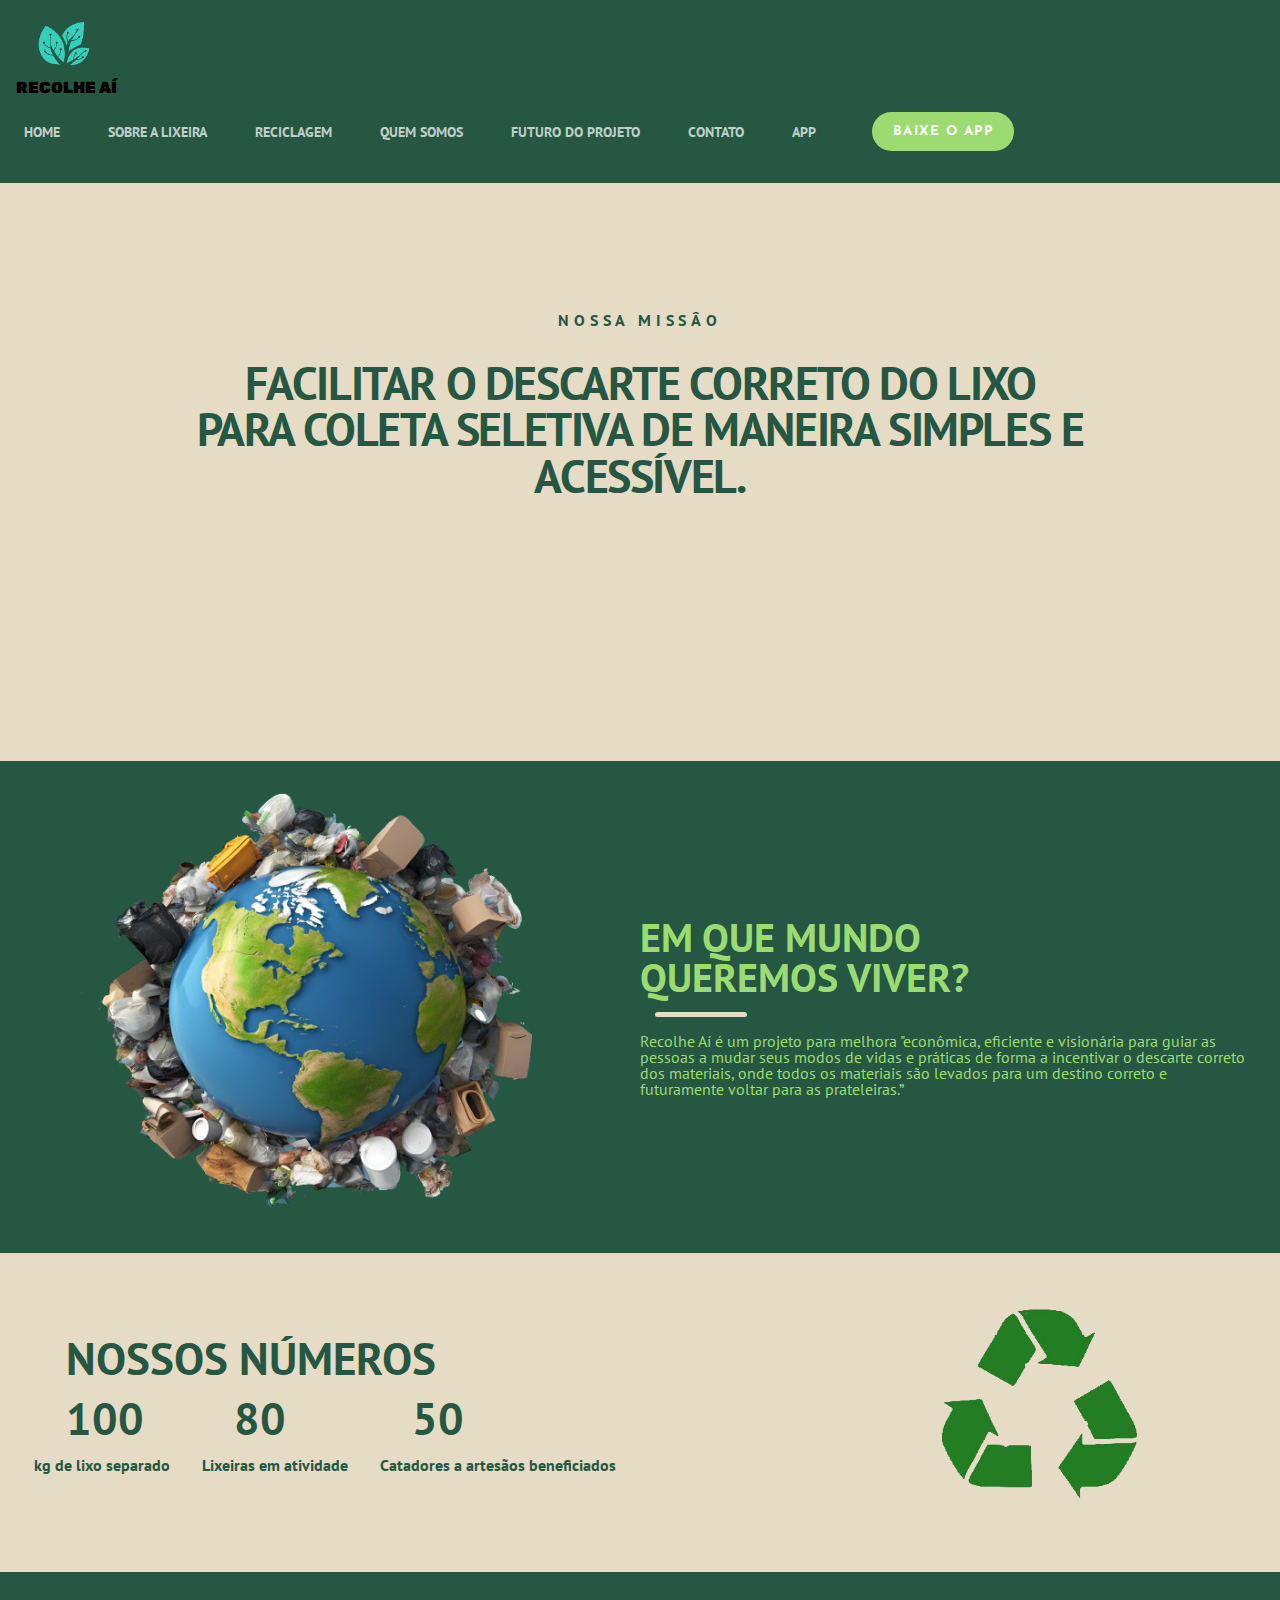
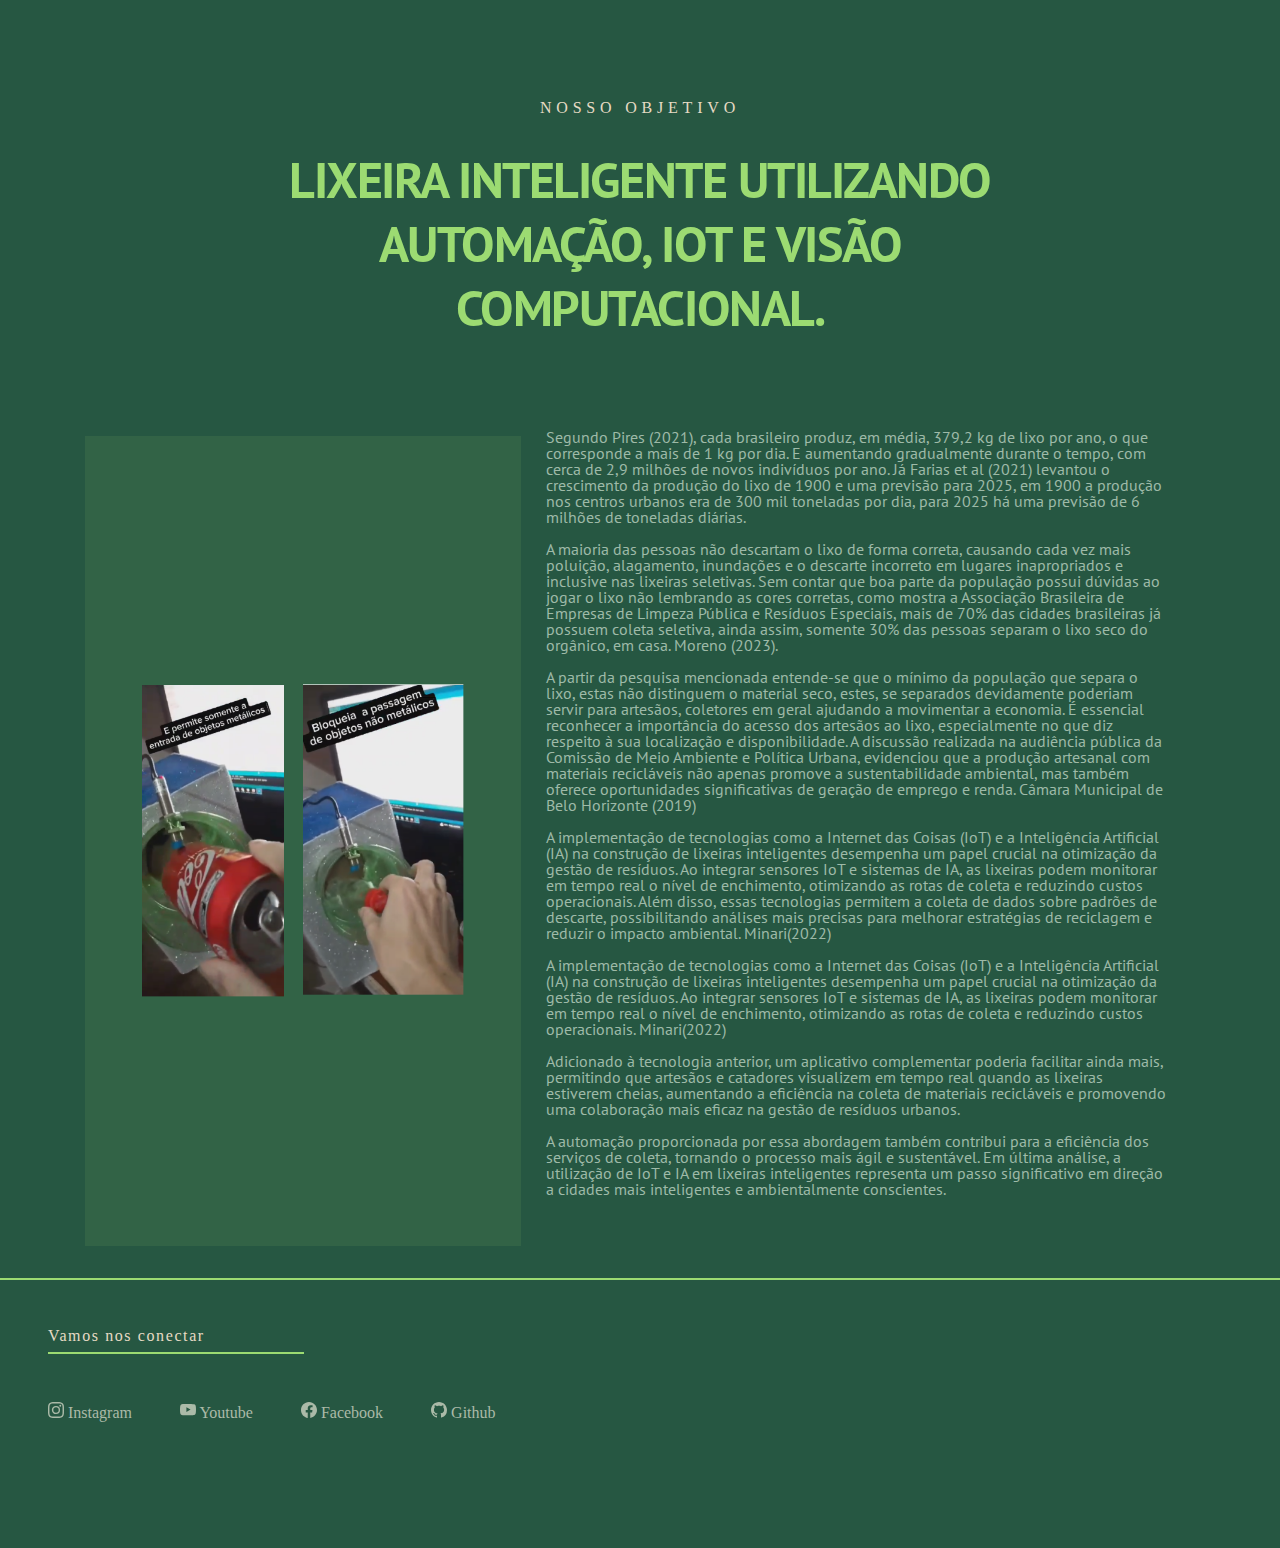
==== index.html @ 0f03d8cc "menu e midia" ====
<!DOCTYPE html>
<html lang="pt-br">
<head> 
    <meta charset="UTF-8">
    <meta name="viewport" content="width=device-width, initial-scale=1.0">
    <link rel="preconnect" href="https://fonts.googleapis.com">
    <link rel="preconnect" href="https://fonts.gstatic.com" crossorigin>
    <link rel="preconnect" href="https://fonts.googleapis.com">
    <link rel="preconnect" href="https://fonts.gstatic.com" crossorigin>
    <link href="https://fonts.googleapis.com/css2?family=Rubik:wght@600&display=swap" rel="stylesheet">
    <link href="https://fonts.googleapis.com/css2?family=Josefin+Sans:ital,wght@0,100..700;1,100..700&family=PT+Sans:ital,wght@0,400;0,700;1,400;1,700&display=swap" rel="stylesheet">
    <link rel="stylesheet" href="css/reset.css">
    <link rel="stylesheet" href="css/estilo.css">
    <link rel="shortcut icon" href="img/ico-recolhe-ai.ico" type="image/x-icon">
    <title>Recolhe aí</title>
</head>
<body> 
 
<header>

    
    <div class="Logo">
        <img class="imgLogo" src="img/ico recolhe ai sem fundo.png" alt="icone lixeira reciclar">
        <h3 id="txtLogo">Recolhe aí</h3>
    </div>
    <nav class="menu">
        <ul>
            <li> <a class="linkMenu" href="index.html">home</a> </li>
            <li> <a class="linkMenu" href="lixeira.html">sobre a lixeira</a> </li>
            <li> <a class="linkMenu" href="#">reciclagem</a> </li>
            <li> <a class="linkMenu" href="#">quem somos</a> </li>
            <li> <a class="linkMenu" href="#">futuro do projeto</a> </li>
            <li> <a class="linkMenu" href="#">contato</a> </li>
            <li> <a class="linkMenu" href="#">app</a> </li>
            
            <li>
              <button class="btnApp"><a href="#" target="_blank" rel="noopener noreferrer"></a>baixe o app</button>
            </li>
            
        </ul>
    </nav>
    
    <div class="hamb">
        <input type="checkbox" id="checkbox-menu">
    
        <label id="lblMenu" for="checkbox-menu">
          <span></span>
          <span></span>
          <span></span>
          
        </label>
     
      </div>
</header> 


<div class="fundo">
    <h4>nossa missâo</h4>
    <h1>
            Facilitar o descarte correto do lixo para coleta seletiva de maneira simples e acessível.
        </h1>
        
    </div>
</div>

<main>

    <section id="descrição">
        
        <div class="ladoImg">
            <img class="terraDescri" src="img/terra com lixo.png" alt="setas da reciclagem verde">
        </div>

        <div class="ladoTxt">
            <h1>
                Em que mundo <br>
                queremos viver?
            </h1>
            <div class="separadortxt"></div>
            <p>
                 Recolhe Aí é um projeto para melhora "econômica, eficiente e visionária para guiar as pessoas a mudar seus modos de vidas e práticas de forma a incentivar o descarte correto dos materiais, onde todos os materiais são levados para um destino correto e futuramente voltar para as prateleiras.”
            </p>
        </div>

    </section>

    <section id="numeros"> 
         
        <div class="ladoTxt">
            <h1>
                Nossos Números
            </h1>
            
            <div class="listNumeros">

                <!-- <img class="adicao" src="img/ADIÇÃO.png" alt="sinal de adição verde">  -->
                <div class="liNum">
                    <h1>100</h1> <p>kg de lixo separado</p>
                </div>
                    
                <!-- <img class="adicao" src="img/ADIÇÃO.png" alt="sinal de adição verde">       -->
                <div class="liNum">
                    <h1>80</h1> <p>Lixeiras em atividade</p>
                </div>
                
                <!-- <img class="adicao" src="img/ADIÇÃO.png" alt="sinal de adição verde"> -->
                <div class="liNum">
                    <h1>50</h1> <p>Catadores a artesãos beneficiados</p>
                </div>

            </div>
        </div>

            <div class="ladoImg">
                <img class="setaRecicla" src="img/logoReciclagem.png" alt="setas da reciclagem verde">
            </div>

    </section>

    <section id="porQue">

        <div class="tituloPQ">
            <h4>nosso objetivo</h4>
            <h1>
                Lixeira Inteligente utilizando automação, Iot e Visão Computacional.
            </h1>
        </div>
        
        <div class="pqLado">

            
            
            <figure class="boxImg">
                <img src="img/imgLixeira.png" alt="primeira lixeira do projeto recolhe ai" >
            </figure>
            <div class="ladoTxt"> 
                <p>Segundo Pires (2021), cada brasileiro produz, em média, 379,2 kg de lixo por ano, o que corresponde a mais de 1 kg por dia. E aumentando gradualmente durante o tempo, com cerca de 2,9 milhões de novos indivíduos por ano. Já Farias et al (2021) levantou o crescimento da produção do lixo de 1900 e uma previsão para 2025, em 1900 a produção nos centros urbanos era de 300 mil toneladas por dia, para 2025 há uma previsão de 6 milhões de toneladas diárias.</p>
                <p> A maioria das pessoas não descartam o lixo de forma correta, causando cada vez mais poluição, alagamento, inundações e o descarte incorreto em lugares inapropriados e inclusive nas lixeiras seletivas. Sem contar que boa parte da população possui dúvidas ao jogar o lixo não lembrando as cores corretas, como mostra a Associação Brasileira de Empresas de Limpeza Pública e Resíduos Especiais, mais de 70% das cidades brasileiras já possuem coleta seletiva, ainda assim, somente 30% das pessoas separam o lixo seco do orgânico, em casa. <a href="https://agenciabrasil.ebc.com.br/radioagencia-nacional/geral/audio/2023-04/descarte-incorreto-70-das-pessoas-nao-separam-o-lixo#:~:text=Um%20levantamento%20da%20Abrelpe%2C%20Associa%C3%A7%C3%A3o,seco%20do%20org%C3%A2nico%2C%20em%20casa. " target="_blank"> Moreno (2023).   </p></a>
                <p>A partir da pesquisa mencionada entende-se que o mínimo da população que separa o lixo, estas não distinguem o material seco, estes, se separados devidamente poderiam servir para artesãos, coletores em geral ajudando a movimentar a economia. É essencial reconhecer a importância do acesso dos artesãos ao lixo, especialmente no que diz respeito à sua localização e disponibilidade. A discussão realizada na audiência pública da Comissão de Meio Ambiente e Política Urbana, evidenciou que a produção artesanal com materiais recicláveis não apenas promove a sustentabilidade ambiental, mas também oferece oportunidades significativas de geração de emprego e renda. <a href=" https://www.cmbh.mg.gov.br/comunica%C3%A7%C3%A3o/not%C3%ADcias/2019/10/artes%C3%A3os-que-usam-material-recicl%C3%A1vel-demandam-mais-espa%C3%A7os-para" target="_blank"> Câmara Municipal de Belo Horizonte (2019)</p></a>
                <p> A implementação de tecnologias como a Internet das Coisas (IoT) e a Inteligência Artificial (IA) na construção de lixeiras inteligentes desempenha um papel crucial na otimização da gestão de resíduos. Ao integrar sensores IoT e sistemas de IA, as lixeiras podem monitorar em tempo real o nível de enchimento, otimizando as rotas de coleta e reduzindo custos operacionais. Além disso, essas tecnologias permitem a coleta de dados sobre padrões de descarte, possibilitando análises mais precisas para melhorar estratégias de reciclagem e reduzir o impacto ambiental. <a href="https://canaltech.com.br/inovacao/lixeira-com-inteligencia-artificial-separa-materiais-reciclaveis-sozinha-223465/" target="_blank"> Minari(2022)</p></a> 
                <p>A implementação de tecnologias como a Internet das Coisas (IoT) e a Inteligência Artificial (IA) na construção de lixeiras inteligentes desempenha um papel crucial na otimização da gestão de resíduos. Ao integrar sensores IoT e sistemas de IA, as lixeiras podem monitorar em tempo real o nível de enchimento, otimizando as rotas de coleta e reduzindo custos operacionais. <a href="https://canaltech.com.br/inovacao/lixeira-com-inteligencia-artificial-separa-materiais-reciclaveis-sozinha-223465/" target="_blank"> Minari(2022)</p></a>
                <p> Adicionado à tecnologia anterior, um aplicativo complementar poderia facilitar ainda mais, permitindo que artesãos e catadores visualizem em tempo real quando as lixeiras estiverem cheias, aumentando a eficiência na coleta de materiais recicláveis e promovendo uma colaboração mais eficaz na gestão de resíduos urbanos.</p>
                <p> A automação proporcionada por essa abordagem também contribui para a eficiência dos serviços de coleta, tornando o processo mais ágil e sustentável. Em última análise, a utilização de IoT e IA em lixeiras inteligentes representa um passo significativo em direção a cidades mais inteligentes e ambientalmente conscientes.</p>
                
            </div>
        </div>
            
        </section>

</main>

<footer>
    <div class="linhaFooter"></div>
    <h1>
        Vamos nos conectar
    </h1>
    <div class="separador"></div>

    <nav>
        <p> <a href="http://https://www.instagram.com/" target="_blank" >
            <svg xmlns="http://www.w3.org/2000/svg" width="16" height="16" fill="currentColor" class="bi bi-instagram" viewBox="0 0 16 16">
                <path d="M8 0C5.829 0 5.556.01 4.703.048 3.85.088 3.269.222 2.76.42a3.9 3.9 0 0 0-1.417.923A3.9 3.9 0 0 0 .42 2.76C.222 3.268.087 3.85.048 4.7.01 5.555 0 5.827 0 8.001c0 2.172.01 2.444.048 3.297.04.852.174 1.433.372 1.942.205.526.478.972.923 1.417.444.445.89.719 1.416.923.51.198 1.09.333 1.942.372C5.555 15.99 5.827 16 8 16s2.444-.01 3.298-.048c.851-.04 1.434-.174 1.943-.372a3.9 3.9 0 0 0 1.416-.923c.445-.445.718-.891.923-1.417.197-.509.332-1.09.372-1.942C15.99 10.445 16 10.173 16 8s-.01-2.445-.048-3.299c-.04-.851-.175-1.433-.372-1.941a3.9 3.9 0 0 0-.923-1.417A3.9 3.9 0 0 0 13.24.42c-.51-.198-1.092-.333-1.943-.372C10.443.01 10.172 0 7.998 0zm-.717 1.442h.718c2.136 0 2.389.007 3.232.046.78.035 1.204.166 1.486.275.373.145.64.319.92.599s.453.546.598.92c.11.281.24.705.275 1.485.039.843.047 1.096.047 3.231s-.008 2.389-.047 3.232c-.035.78-.166 1.203-.275 1.485a2.5 2.5 0 0 1-.599.919c-.28.28-.546.453-.92.598-.28.11-.704.24-1.485.276-.843.038-1.096.047-3.232.047s-2.39-.009-3.233-.047c-.78-.036-1.203-.166-1.485-.276a2.5 2.5 0 0 1-.92-.598 2.5 2.5 0 0 1-.6-.92c-.109-.281-.24-.705-.275-1.485-.038-.843-.046-1.096-.046-3.233s.008-2.388.046-3.231c.036-.78.166-1.204.276-1.486.145-.373.319-.64.599-.92s.546-.453.92-.598c.282-.11.705-.24 1.485-.276.738-.034 1.024-.044 2.515-.045zm4.988 1.328a.96.96 0 1 0 0 1.92.96.96 0 0 0 0-1.92m-4.27 1.122a4.109 4.109 0 1 0 0 8.217 4.109 4.109 0 0 0 0-8.217m0 1.441a2.667 2.667 0 1 1 0 5.334 2.667 2.667 0 0 1 0-5.334"/>
              </svg>
            Instagram </a>
        </p>

        <p> <a href="http://https://www.youtube.com/" target="_blank">
            <svg xmlns="http://www.w3.org/2000/svg" width="16" height="16" fill="currentColor" class="bi bi-youtube" viewBox="0 0 16 16">
                <path d="M8.051 1.999h.089c.822.003 4.987.033 6.11.335a2.01 2.01 0 0 1 1.415 1.42c.101.38.172.883.22 1.402l.01.104.022.26.008.104c.065.914.073 1.77.074 1.957v.075c-.001.194-.01 1.108-.082 2.06l-.008.105-.009.104c-.05.572-.124 1.14-.235 1.558a2.01 2.01 0 0 1-1.415 1.42c-1.16.312-5.569.334-6.18.335h-.142c-.309 0-1.587-.006-2.927-.052l-.17-.006-.087-.004-.171-.007-.171-.007c-1.11-.049-2.167-.128-2.654-.26a2.01 2.01 0 0 1-1.415-1.419c-.111-.417-.185-.986-.235-1.558L.09 9.82l-.008-.104A31 31 0 0 1 0 7.68v-.123c.002-.215.01-.958.064-1.778l.007-.103.003-.052.008-.104.022-.26.01-.104c.048-.519.119-1.023.22-1.402a2.01 2.01 0 0 1 1.415-1.42c.487-.13 1.544-.21 2.654-.26l.17-.007.172-.006.086-.003.171-.007A100 100 0 0 1 7.858 2zM6.4 5.209v4.818l4.157-2.408z"/>
              </svg>
            Youtube </a>
        </p>

        <p>
            <a href="http://https://www.facebook.com/?locale=pt_BR" target="_blank" >
            <svg xmlns="http://www.w3.org/2000/svg" width="16" height="16" fill="currentColor" class="bi bi-facebook" viewBox="0 0 16 16">
                <path d="M16 8.049c0-4.446-3.582-8.05-8-8.05C3.58 0-.002 3.603-.002 8.05c0 4.017 2.926 7.347 6.75 7.951v-5.625h-2.03V8.05H6.75V6.275c0-2.017 1.195-3.131 3.022-3.131.876 0 1.791.157 1.791.157v1.98h-1.009c-.993 0-1.303.621-1.303 1.258v1.51h2.218l-.354 2.326H9.25V16c3.824-.604 6.75-3.934 6.75-7.951"/>
              </svg>
            Facebook </a>
        </p>

        <p>
            <a href="https://github.com/vitor1209" target="_blank">

            <svg xmlns="http://www.w3.org/2000/svg" width="16" height="16" fill="currentColor" class="bi bi-github" viewBox="0 0 16 16">
                <path d="M8 0C3.58 0 0 3.58 0 8c0 3.54 2.29 6.53 5.47 7.59.4.07.55-.17.55-.38 0-.19-.01-.82-.01-1.49-2.01.37-2.53-.49-2.69-.94-.09-.23-.48-.94-.82-1.13-.28-.15-.68-.52-.01-.53.63-.01 1.08.58 1.23.82.72 1.21 1.87.87 2.33.66.07-.52.28-.87.51-1.07-1.78-.2-3.64-.89-3.64-3.95 0-.87.31-1.59.82-2.15-.08-.2-.36-1.02.08-2.12 0 0 .67-.21 2.2.82.64-.18 1.32-.27 2-.27s1.36.09 2 .27c1.53-1.04 2.2-.82 2.2-.82.44 1.1.16 1.92.08 2.12.51.56.82 1.27.82 2.15 0 3.07-1.87 3.75-3.65 3.95.29.25.54.73.54 1.48 0 1.07-.01 1.93-.01 2.2 0 .21.15.46.55.38A8.01 8.01 0 0 0 16 8c0-4.42-3.58-8-8-8"/>
              </svg>

            Github   
        </a>
        </p>

        <div class="Logo">
            <!-- <img class="imgLogo" src="img/ico recolhe ai sem fundo.png" alt="icone lixeira reciclar"> -->
            <!-- <h3 id="txtLogo">Recolhe aí</h3> -->
        </div>
    </nav>
</footer>
    
    
</body>
</html>
---- css/estilo.css ----
body{
    background-color: #e6dbc5;
     margin: 0;
     padding: 0;
}

 .hamb{
    height: 100%;
    display: none;
    align-items: center;
    justify-content: center;
    bottom: 2.5rem;   
    left: 35%;
    position: relative;
    width: 50px;
  }
  
  #checkbox-menu{
    position: absolute;
    opacity: 0;
  }
  
  #lblMenu{
    cursor: pointer;
    position: relative;
    display: block;
    height: 22px;
    width: 30px;
  }
  
  label span{
    position: absolute;
    display: block;
    height: 5px;
    width: 100%;
    border-radius: 30px;
    background: #fff;
    transition: 0.25s ease-in-out;
  }
  
  label span:nth-child(1){
    top: 0;
  }
  
  label span:nth-child(2){
    top: 10px;
  }
  
  label span:nth-child(3){
    top: 20px;
  }
  
  #checkbox-menu:checked + label span:nth-child(1){
    transform: rotate(-45deg);
    top: 8px;
  }
  
  #checkbox-menu:checked + label span:nth-child(2){
    opacity: 0;
  }
  
  #checkbox-menu:checked + label span:nth-child(3){
    transform: rotate(45deg);
    top:8px;
  }

header {
    /* display: flex;
    justify-content: space-between; */
    align-items: center;
    padding: 1rem;
    background-color: #265742;
    width: 100%;
    box-sizing: border-box;
}

.Logo{
    /* display: flex; */
    align-items: center;
    font-family: 'rubik';
    font-size: 100%;
    font-weight: 900;
    text-transform: uppercase;
    background-color: #265742;
}

header > h3{
    width: 4rem;
    margin-right: 2rem;
    margin-left: 1rem;
    text-transform: uppercase;
}

.btnApp{
    font-family: "Josefin Sans", Sans-serif;
    text-transform: uppercase;
    font-weight: 800;
    letter-spacing: 1.4px;
    color: #FFFFFF;
    background-color: #9cdb72;
    border-radius:25px;
    position: relative;
    border: none;
    padding: 0.8rem 1.3rem;
    margin: 0.5rem;
}

.btnApp:hover{
    background-color: #61CE70;
    transition: all .3s ease;
}

.imgLogo{
    width: 4rem;
    margin-left: 1rem;
}

.linkMenu{
    margin-right: 2rem;
    font-family: "PT Sans", Sans-serif;
    font-size: 14px;
    font-weight: 600;
    text-transform: uppercase;
    text-decoration: none;
    color: #ffffffb7;
}

.linkMenu:hover{
    color: #61CE70;
    transition: all .3s ease;
}

nav ul li {
    margin: 0.5rem;
}

nav > ul{
     display: flex; 
    align-items: center;
    padding: 0;
    margin: 0;
    flex-wrap: wrap;
}

.fundo{
    height: 100%;
    margin-bottom: 18%;
    color: #265742;
    font-family: "PT Sans", Sans-serif;
    font-size: 2.9rem;
    font-weight: 800;
    text-transform: uppercase;
    text-align: center;
    letter-spacing: -0.03em;
    margin-left: 14%;
    margin-right: 14%;
    text-align: center;
    padding: 2rem 1rem;
}

.fundo > h4{
    font-size: 1rem;
    margin-bottom: 2rem;
    letter-spacing: 0.3em;
    margin-top: 10.75vh;
}

section{
    display: flex;
    align-items: center;
    padding: 2rem 1rem;
}

#descrição{
    height: 120%;
    background-color: #265742;
    padding: 0rem
}

#descrição > .ladoImg{
    height: 100%;
    width: 50%;
    background-image: url(https://cdn.shopify.com/s/files/1/0594/9397/4211/files/pattnerOp.svg?v=1661762153);
    background-repeat: repeat;
    background-position: right top;
    display: flex;
    align-items: center;
    justify-content: center;
}

.terraDescri{
    width: 80%;
}

.ladoTxt {
    width: 50%;
    margin: 2%;
}

#descrição > .ladoTxt > p{
    color: #9cdb72;
    font-size: 1rem;
}

#descrição > .ladoTxt > h1{
    color: #9cdb72;
    font-size: 2.5rem;   
}

.separadortxt{
    width: 15%;
    height: 5px;
    background-color: #e6dbc5;
    border-radius: 15px;
    margin: 15px;
}

#numeros > .ladoTxt{
    width: 80%;
    padding: 2%;
}

.setaRecicla{
    width: 100%;
}

.adicao{
    width: 4%;
    height: 4%;
    margin-right: 1rem;
    margin-top: 1rem;
}

.listNumeros{
    color: #265742;
    font-family: "PT Sans", Sans-serif;
    display: flex;
    margin-top: 1rem;
    flex-flow: row wrap;
}

.liNum > p{
    padding: 1rem;
    font-size: 1rem;
    font-weight: 800;
    position: relative;
    right:3rem;
}

.liNum > h1{
    font-size: 2.8rem; 
    font-weight: 900;
}

.ladoTxt > h1{
    font-size: 2.8rem; 
    color: #265742;
    font-family: "PT Sans", Sans-serif;
    font-weight: 800;
    text-transform: uppercase;
}

#porQue{
    height: 100%;
    display: block;
    background-color: #265742;
    text-align: center;
}

.tituloPQ > h1{
    color: #9cdb72;
    font-family: "PT Sans", Sans-serif;
    font-size: 3.1rem;
    font-weight: 800;
    text-transform: uppercase;
    letter-spacing: -0.03em;
    margin-left: 17%;
    margin-right: 17%;
    line-height: 4rem;
    padding-bottom: 3rem;
}

.tituloPQ > h4{
    font-size: 1rem;
    color:  #e6dbc5;
    margin-bottom: 2rem;
    letter-spacing: 0.3em;
    padding-top: 6rem;
    text-transform: uppercase;
}

.pqLado > .boxImg {
    background-color: #326346;
    height: 90vh;
    width: 35%;
    margin-top: 3rem;
    display: flex;
    align-items: center;
    float: left;
}

.pqLado > .boxImg > img{
    width: 75%;
    margin-left: 12.5%;
    margin-right: 12.5%;
}

.pqLado{
    display: flex;
    text-align: left;
    justify-content: center;
    flex-flow: row wrap;
}

.ladoTxt > p{
    color: #9ebaa8;
    font-family: "PT Sans", Sans-serif;
    font-size: 1rem;
    font-weight: 300;
    margin-top: 1rem;
}

footer{
    height: 30vh;
    background-color: #265742;
}

.linhaFooter{
    background-color: #9cdb72;
    height: 2px;
    width: 100%;
}

footer > h1 {
    color: #e6dbc5;
    letter-spacing: 0.1em;
    padding-top: 3rem;
    padding-left: 3rem;
    padding-bottom: 0.5rem;
}

.separador{
    background-color: #9cdb72;
    height: 2px;
    width: 20%;
    margin-left: 3rem;
    margin-bottom: 3rem;
}

footer > nav > p{
    color: #abbaa8;
    margin-left: 3rem;
    font-size: 1rem
}

footer > nav > p > a {
    color: #abbaa8;
    text-decoration: none;
}

footer > nav{
    display: flex;
    flex-flow: row wrap;
    align-items: center;
}

.linhaImg{
    display: flex;
    flex-flow: row wrap;
    margin-left: auto;
    margin-right: auto;
    justify-content: space-between;
}


.col-3 p{
   font-size: 1rem;
   text-align: center;
}

.imgGaleria{
    width: 90%;
    margin-left: 1%;
    margin-right: 1%;
}

@media screen and (max-width: 800px ){
    
    .fundo {
        height: 38vw;
        margin-left: 8%;
        margin-right: 8%;
        font-size: 1.2rem;
        padding: 0;
    }

    .pqLado > .boxImg {
        display: none;
    }

    .setaRecicla{
    width: 60%;

}

    .btnApp{
       display: none;
    }

    menu > ul{
        display: none;
    }

    .fundo > h4 {
        font-size: 1rem;
        letter-spacing: 0.25em;
    }

    .tituloPQ > h1 {
        padding-bottom: 0;
        line-height: 2rem;
        margin-top: 1rem;
        font-size: 0.8rem;
    }

    .tituloPQ > h4 {
        font-size: 0.8rem;
        margin-bottom: 0;
        letter-spacing: 0.2rem;
    }

    #descrição > .ladoImg {
        margin: 0;
    }

    #descrição {
        height: 80vw;
    }

    .ladoTxt > p {
        font-size: 1rem;
        margin-top: 1rem;
    }

    .ladoTxt{
        width: 70%;
    }

}

@media screen and (max-width: 600px){

    .hamb{
        display: flex;
        left: 80%;
        position: relative;
        width: 50px;
        bottom:6.5rem ;
      }

    .setaRecicla{
    width: 0%;
}

    .ladoImg{
        width: 0%;
    }

    .menu a{
        font-size: 10px;
        line-height: 1rem;
        font-weight: 500;
    }
    
    li {
      font-size: 1rem; 
      margin-right: 3rem;
      left: 120px;
      display: block;
    }

    ul {
      display: none;
    }
    
    .menu{
      line-height: 12px;
      padding: 0 40px;
    }

    .fundo {
        margin-left: 8%;
        margin-right: 8%;
        font-size: 1.2rem;
        padding: 0;
        height: 40vw;
    }

    .fundo > h4 {
        font-size: 0.6rem;
    }

    #descrição{
        height: 140vw;
    }

    #descrição > .ladoTxt > h1 {
        font-size: 1rem;
    }

    #descrição > .ladoTxt > p {
        font-size: 0.7rem;
    }

    .ladoTxt > p {
        font-family: "PT Sans", Sans-serif;
        font-size: 0.6rem;
        font-weight: 300;
        margin-top: 1rem;
    }

    #descrisao > .ladoTxt >h1 {
        position: relative;
        right: 3rem;
        font-size: 1.2rem;
    }

    .tituloPQ > h1 {
        line-height: 2rem;
        margin-top: 1rem;
        font-size: 0.8rem;
    }

    .fundo {
        height: 40vw;
    }

    .ladoTxt > h1 {
        font-size: 1rem;
    }

    .listNumeros {
        display: block; 
        margin-top: 0rem; 
    }

    .liNum > h1 {
        font-size: 1rem;

    }
    
    #numeros {
        padding: 2rem 7rem;
    }

}
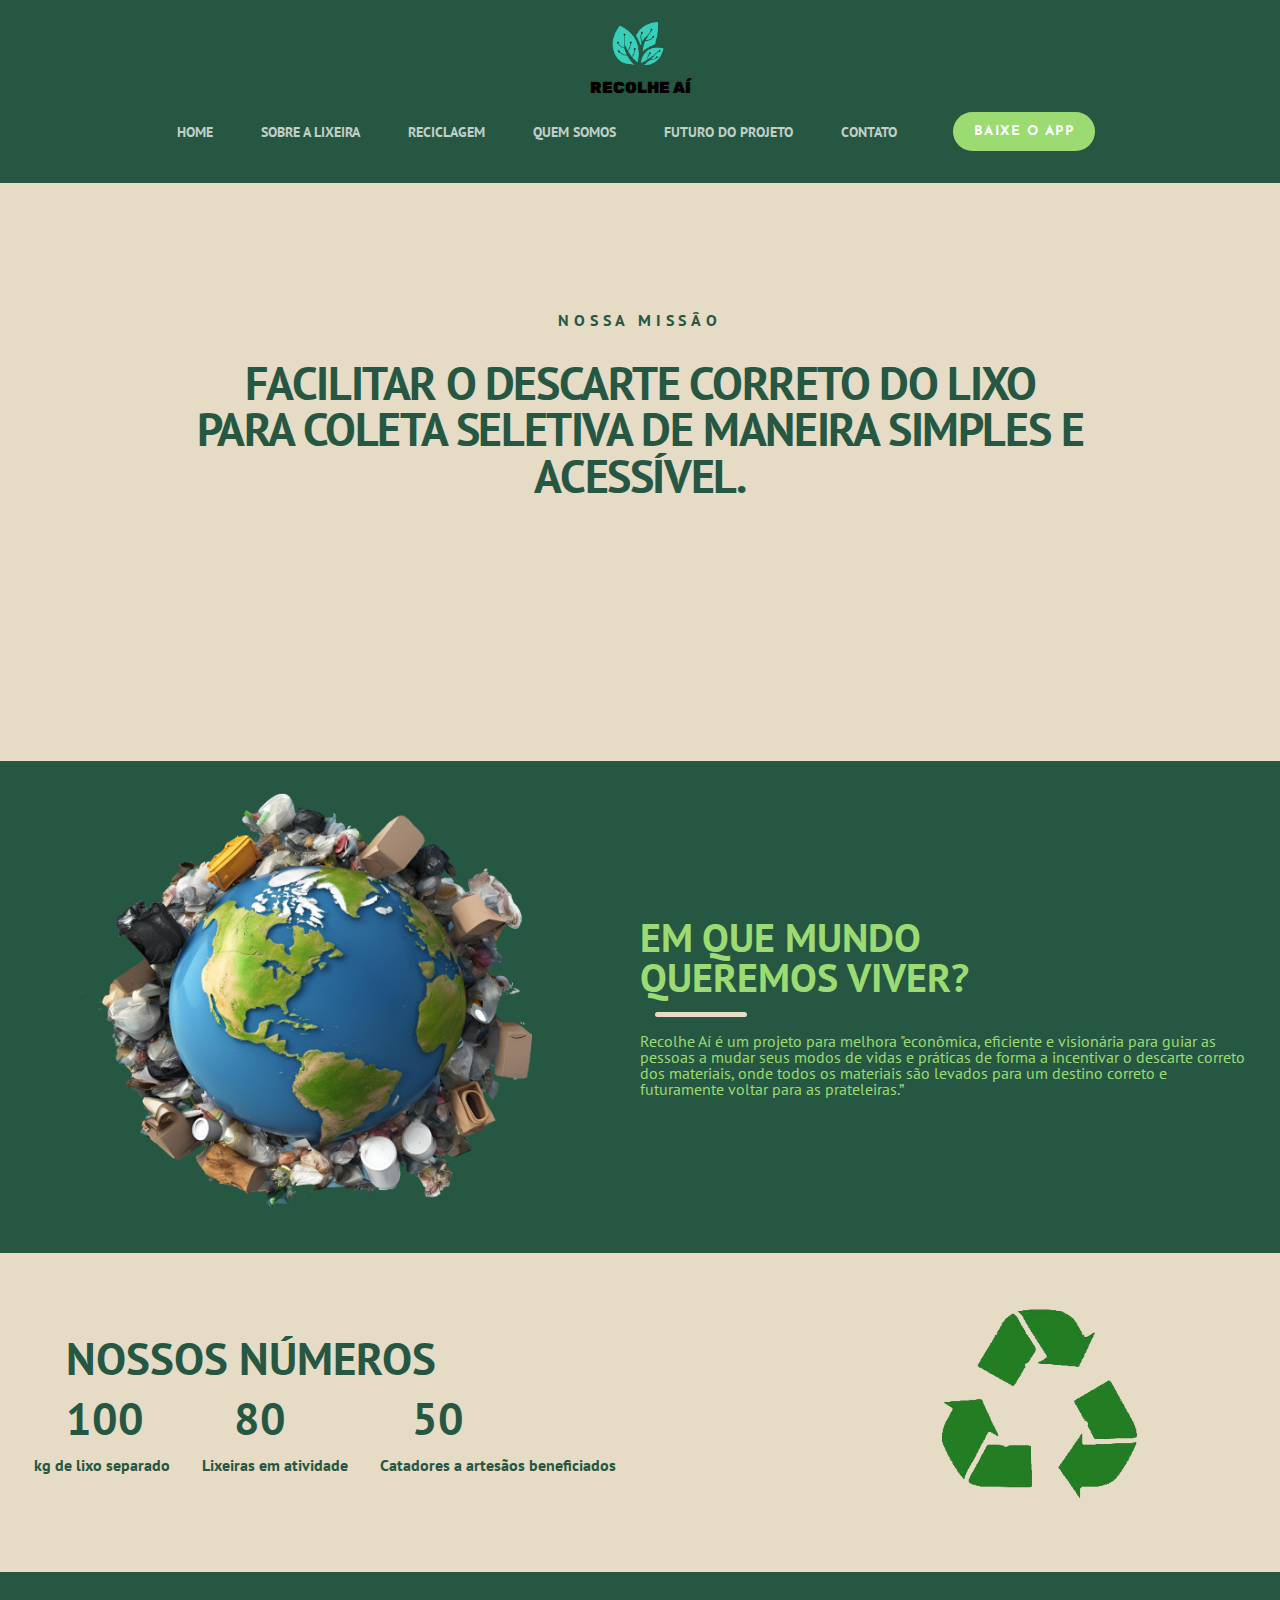
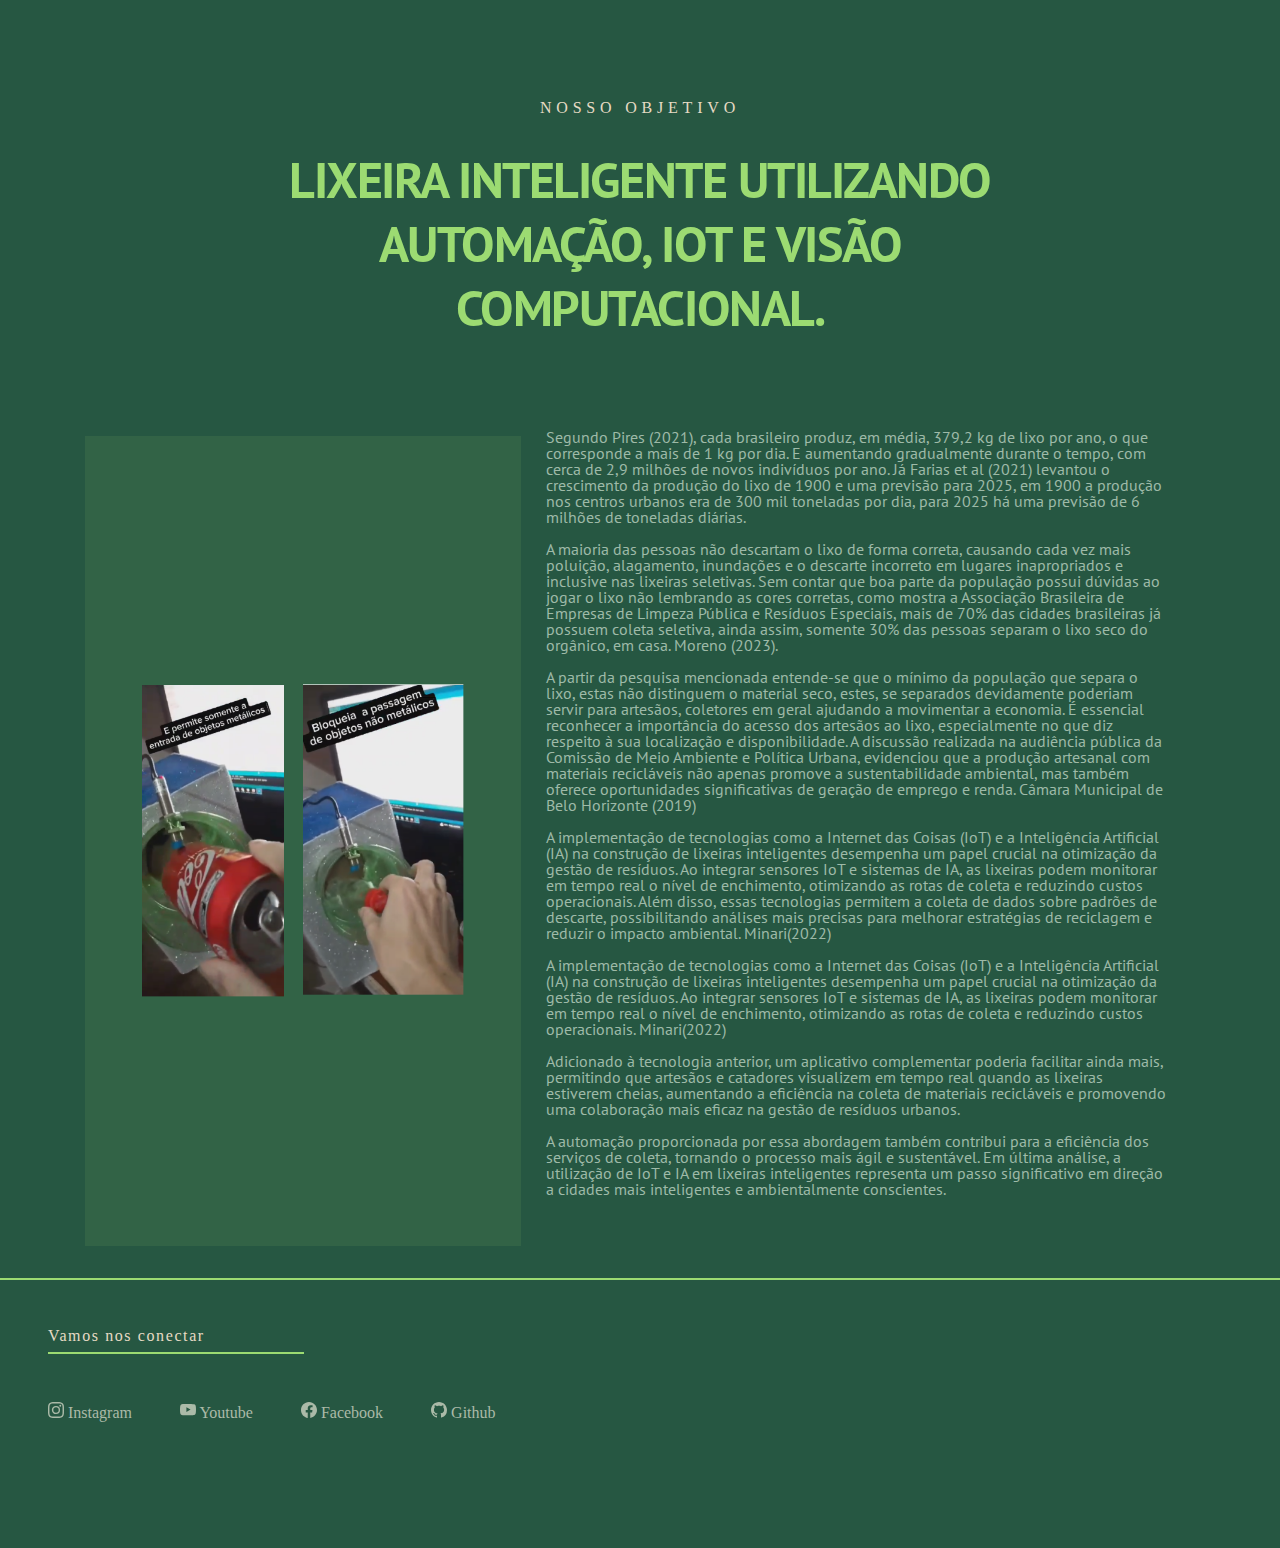
==== commit 6fc0f209: "menu" ====
--- a/index.html
+++ b/index.html
@@ -12,6 +12,7 @@
     <link rel="stylesheet" href="css/reset.css">
     <link rel="stylesheet" href="css/estilo.css">
     <link rel="shortcut icon" href="img/ico-recolhe-ai.ico" type="image/x-icon">
+    <script src="main.js" defer></script>
     <title>Recolhe aí</title>
 </head>
 <body> 
@@ -30,9 +31,7 @@
             <li> <a class="linkMenu" href="#">reciclagem</a> </li>
             <li> <a class="linkMenu" href="#">quem somos</a> </li>
             <li> <a class="linkMenu" href="#">futuro do projeto</a> </li>
-            <li> <a class="linkMenu" href="#">contato</a> </li>
-            <li> <a class="linkMenu" href="#">app</a> </li>
-            
+            <li> <a class="linkMenu" href="#">contato</a> </li>            
             <li>
               <button class="btnApp"><a href="#" target="_blank" rel="noopener noreferrer"></a>baixe o app</button>
             </li>
--- a/css/estilo.css
+++ b/css/estilo.css
@@ -65,8 +65,9 @@
   }
 
 header {
-    /* display: flex;
-    justify-content: space-between; */
+    position: relative;
+    display: flex;
+    flex-direction: column;
     align-items: center;
     padding: 1rem;
     background-color: #265742;
@@ -117,6 +118,7 @@
 
 .linkMenu{
     margin-right: 2rem;
+    text-align: center;
     font-family: "PT Sans", Sans-serif;
     font-size: 14px;
     font-weight: 600;
@@ -135,11 +137,10 @@
 }
 
 nav > ul{
-     display: flex; 
+    display: flex; 
     align-items: center;
     padding: 0;
     margin: 0;
-    flex-wrap: wrap;
 }
 
 .fundo{
@@ -450,8 +451,37 @@
 
 @media screen and (max-width: 600px){
 
+      .visible{
+        display: block;
+      }
+
+      header{
+        flex-direction: row;
+        height: 13rem; 
+        align-items: center;
+        display: flex;
+      }
+    
+      .menu{
+        position: absolute;
+        left: 40%;
+        top: 30%;
+        width: 10%;
+      }
+
+      .menu ul li {
+        display: inline;
+        margin-left: 1%;
+      }
+
+      nav > ul{
+        display: block;
+        width: 20%;
+        height: 2rem;
+      }
+
     .hamb{
-        display: flex;
+        display: none;
         left: 80%;
         position: relative;
         width: 50px;
@@ -460,7 +490,7 @@
 
     .setaRecicla{
     width: 0%;
-}
+    }
 
     .ladoImg{
         width: 0%;
@@ -469,23 +499,13 @@
     .menu a{
         font-size: 10px;
         line-height: 1rem;
-        font-weight: 500;
-    }
-    
-    li {
-      font-size: 1rem; 
-      margin-right: 3rem;
-      left: 120px;
-      display: block;
-    }
-
-    ul {
-      display: none;
+        font-weight: 5900;
     }
     
     .menu{
       line-height: 12px;
       padding: 0 40px;
+      margin-top: -2rem;
     }
 
     .fundo {
@@ -550,7 +570,7 @@
     }
     
     #numeros {
-        padding: 2rem 7rem;
-    }
-
-}+        padding: 2rem 5rem;
+    }
+
+}
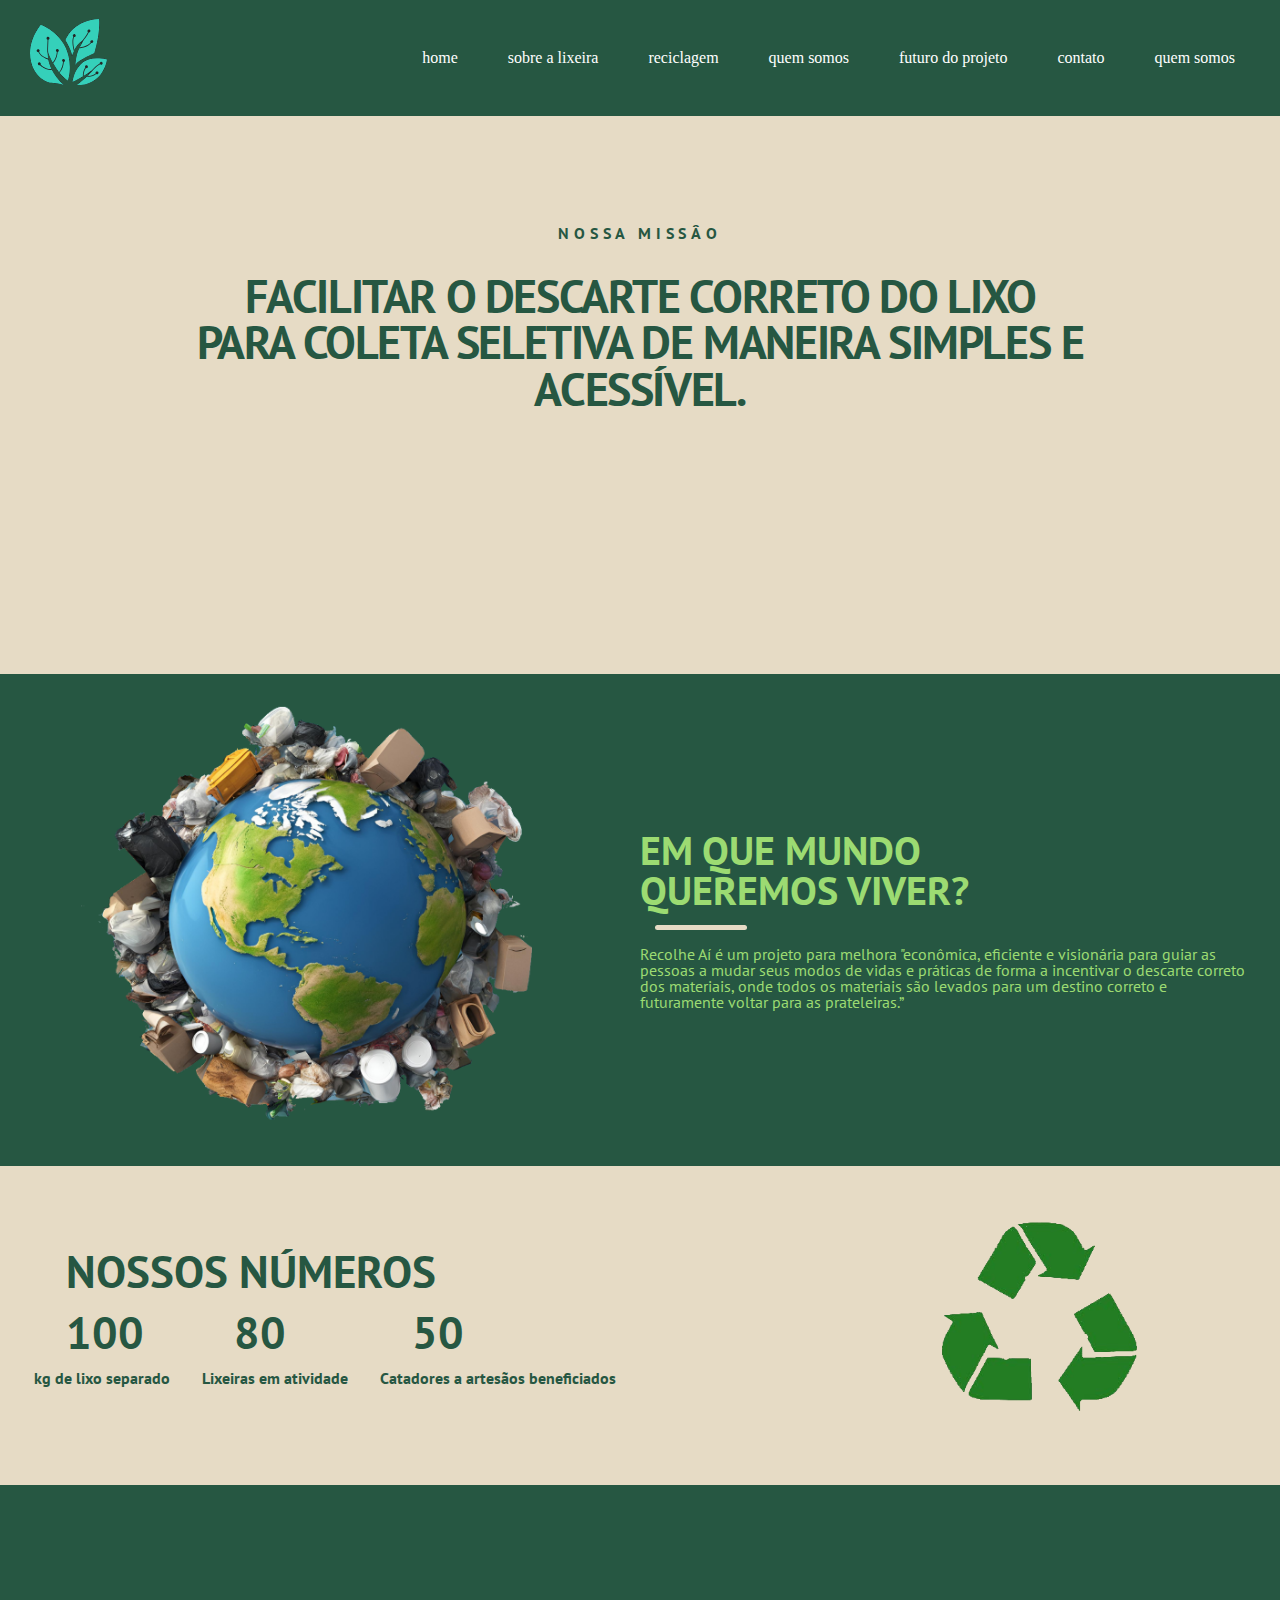
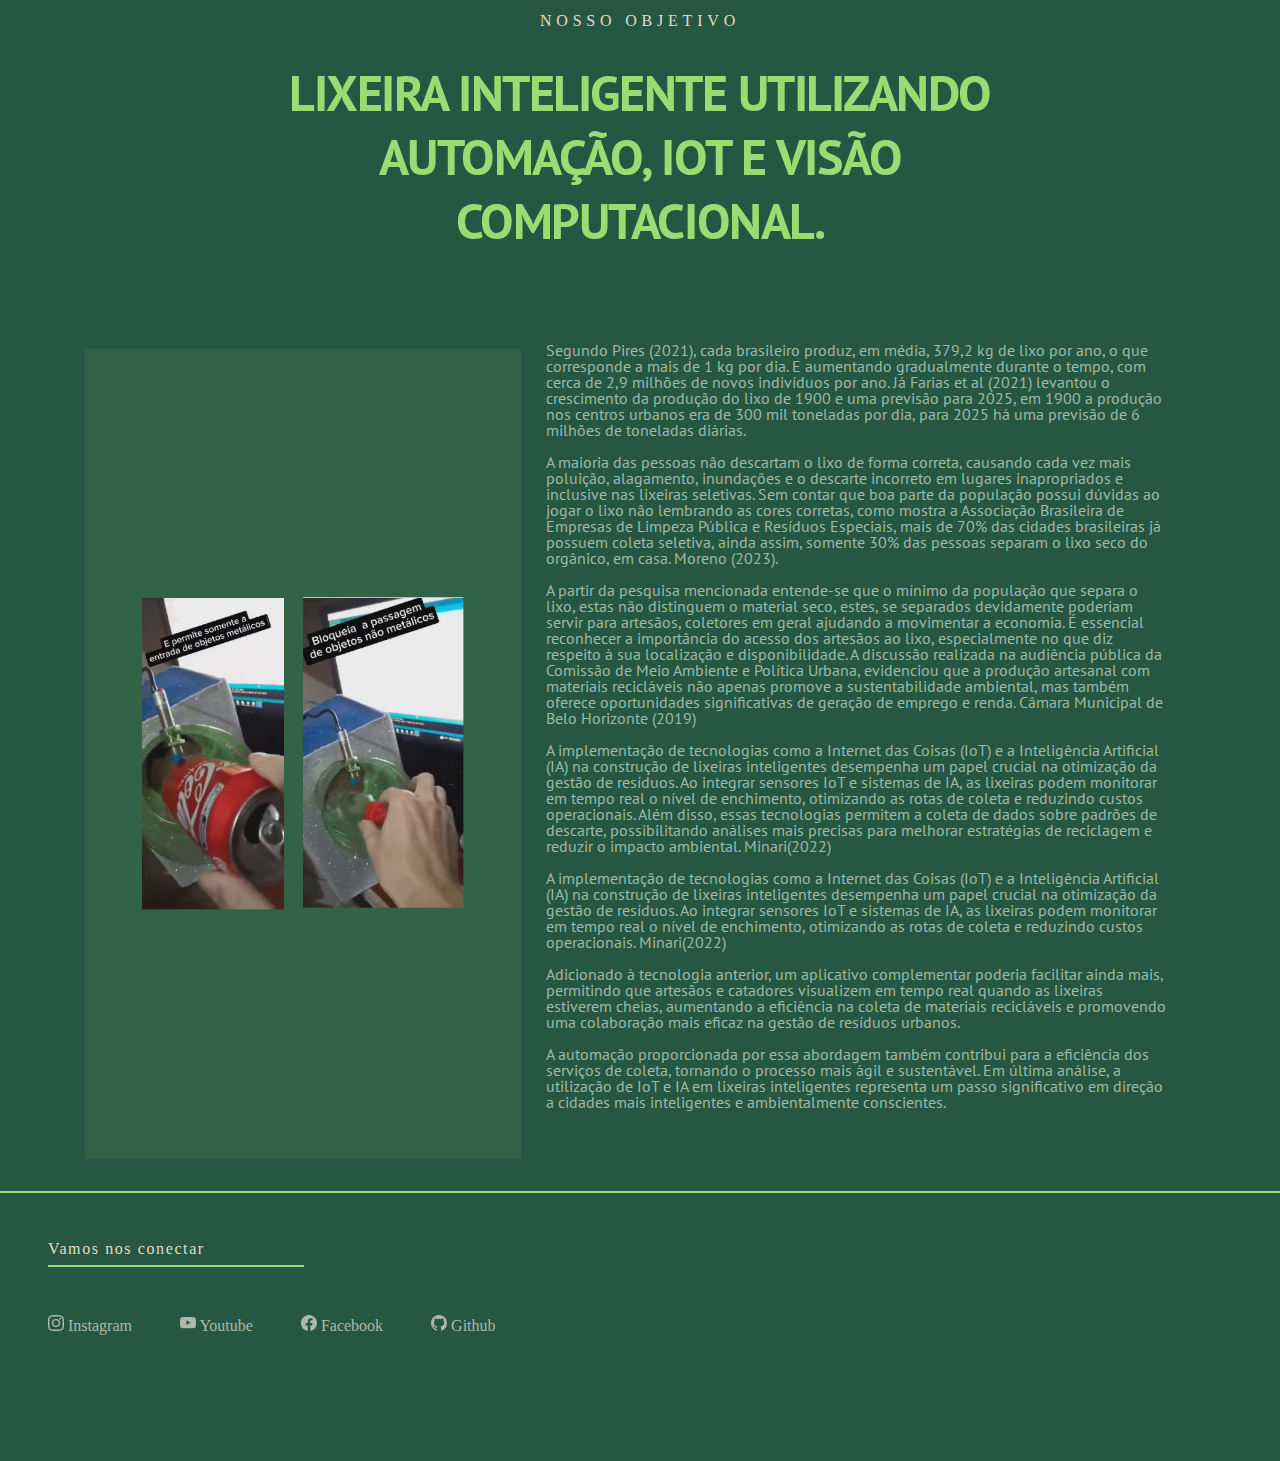
==== commit 6ed37a90: "menu" ====
--- a/index.html
+++ b/index.html
@@ -12,45 +12,29 @@
     <link rel="stylesheet" href="css/reset.css">
     <link rel="stylesheet" href="css/estilo.css">
     <link rel="shortcut icon" href="img/ico-recolhe-ai.ico" type="image/x-icon">
-    <script src="main.js" defer></script>
     <title>Recolhe aí</title>
 </head>
 <body> 
  
-<header>
+  <header class="cabecalho">
+        <div class="logo">
+            <img class="logotopo" src="img/logo.png" alt="">
+        </div>
+        <nav id="menu">
+            <input type="checkbox" id="menu-toggle">
+            <label for="menu-toggle" class="menu-icon">&#9776;</label>
+            <ul>
+                <li><a href="index.html" onclick="document.getElementById('menu-toggle').click()">home</a></li>
+                <li><a href="lixeira.html" onclick="document.getElementById('menu-toggle').click()">sobre a lixeira</a></li>
+                <li><a href="#" onclick="document.getElementById('menu-toggle').click()">reciclagem</a></li>
+                <li><a href="#" onclick="document.getElementById('menu-toggle').click()">quem somos</a></li>
+                <li><a href="#" onclick="document.getElementById('menu-toggle').click()">futuro do projeto</a></li>
+                <li><a href="#" onclick="document.getElementById('menu-toggle').click()">contato</a></li>
+                <li><a href="#" onclick="document.getElementById('menu-toggle').click()">quem somos</a></li>                
+            </ul>
 
-    
-    <div class="Logo">
-        <img class="imgLogo" src="img/ico recolhe ai sem fundo.png" alt="icone lixeira reciclar">
-        <h3 id="txtLogo">Recolhe aí</h3>
-    </div>
-    <nav class="menu">
-        <ul>
-            <li> <a class="linkMenu" href="index.html">home</a> </li>
-            <li> <a class="linkMenu" href="lixeira.html">sobre a lixeira</a> </li>
-            <li> <a class="linkMenu" href="#">reciclagem</a> </li>
-            <li> <a class="linkMenu" href="#">quem somos</a> </li>
-            <li> <a class="linkMenu" href="#">futuro do projeto</a> </li>
-            <li> <a class="linkMenu" href="#">contato</a> </li>            
-            <li>
-              <button class="btnApp"><a href="#" target="_blank" rel="noopener noreferrer"></a>baixe o app</button>
-            </li>
-            
-        </ul>
-    </nav>
-    
-    <div class="hamb">
-        <input type="checkbox" id="checkbox-menu">
-    
-        <label id="lblMenu" for="checkbox-menu">
-          <span></span>
-          <span></span>
-          <span></span>
-          
-        </label>
-     
-      </div>
-</header> 
+        </nav>
+    </header>
 
 
 <div class="fundo">
@@ -67,7 +51,7 @@
     <section id="descrição">
         
         <div class="ladoImg">
-            <img class="terraDescri" src="img/terra com lixo.png" alt="setas da reciclagem verde">
+            <img class="terraDescri" src="img/terraLixo.png" alt="setas da reciclagem verde">
         </div>
 
         <div class="ladoTxt">
@@ -92,7 +76,7 @@
             
             <div class="listNumeros">
 
-                <!-- <img class="adicao" src="img/ADIÇÃO.png" alt="sinal de adição verde">  -->
+           <!-- <img class="adicao" src="img/ADIÇÃO.png" alt="sinal de adição verde">  -->
                 <div class="liNum">
                     <h1>100</h1> <p>kg de lixo separado</p>
                 </div>
@@ -103,14 +87,14 @@
                 </div>
                 
                 <!-- <img class="adicao" src="img/ADIÇÃO.png" alt="sinal de adição verde"> -->
-                <div class="liNum">
+             <div class="liNum">
                     <h1>50</h1> <p>Catadores a artesãos beneficiados</p>
                 </div>
 
             </div>
         </div>
 
-            <div class="ladoImg">
+             <div class="ladoImg">
                 <img class="setaRecicla" src="img/logoReciclagem.png" alt="setas da reciclagem verde">
             </div>
 
@@ -144,11 +128,11 @@
             </div>
         </div>
             
-        </section>
+        </section> 
 
-</main>
+</main> 
 
-<footer>
+ <footer>
     <div class="linhaFooter"></div>
     <h1>
         Vamos nos conectar
@@ -187,12 +171,12 @@
 
             Github   
         </a>
-        </p>
+        </p> 
 
-        <div class="Logo">
-            <!-- <img class="imgLogo" src="img/ico recolhe ai sem fundo.png" alt="icone lixeira reciclar"> -->
+        <div class="Logo"> 
+            <!-- <img class="imgLogo" src="img/ico recolhe ai sem fundo.png" alt="icone lixeira reciclar">    -->
             <!-- <h3 id="txtLogo">Recolhe aí</h3> -->
-        </div>
+      </div> 
     </nav>
 </footer>
     
--- a/css/estilo.css
+++ b/css/estilo.css
@@ -4,17 +4,60 @@
      padding: 0;
 }
 
- .hamb{
-    height: 100%;
+header{
+    padding: 3%;
+    display: flex;
+    justify-content: space-between;
+    align-items: center;
+}
+
+.cabecalho{
+    display: flex;
+    align-items: center;
+    justify-content: space-between;   
+    background-color: #265742;
+    padding: 10px 20px;
+    position: fixed;
+    top: 0;
+    width: 100%;
+    z-index: 2;
+    box-sizing: border-box;
+}
+
+nav ul {
+    margin: 0;
+    padding: 0;
+    display: flex;
+}
+
+
+nav ul li {
+    margin: 0 10px;
+}
+
+nav ul li a {
+    color: white;
+    text-decoration: none;
+    padding: 10px 15px;
+    display: block;
+}
+
+nav ul li a:hover {
+    transition: 0.7s;
+    color: #9cdb72;
+}
+
+.menu-icon {
     display: none;
-    align-items: center;
-    justify-content: center;
-    bottom: 2.5rem;   
-    left: 35%;
-    position: relative;
-    width: 50px;
-  }
-  
+    font-size: 30px;
+    color: white;
+    cursor: pointer;
+}
+
+#menu-toggle {
+    display: none;
+}
+
   #checkbox-menu{
     position: absolute;
     opacity: 0;
@@ -37,47 +80,9 @@
     background: #fff;
     transition: 0.25s ease-in-out;
   }
-  
-  label span:nth-child(1){
-    top: 0;
-  }
-  
-  label span:nth-child(2){
-    top: 10px;
-  }
-  
-  label span:nth-child(3){
-    top: 20px;
-  }
-  
-  #checkbox-menu:checked + label span:nth-child(1){
-    transform: rotate(-45deg);
-    top: 8px;
-  }
-  
-  #checkbox-menu:checked + label span:nth-child(2){
-    opacity: 0;
-  }
-  
-  #checkbox-menu:checked + label span:nth-child(3){
-    transform: rotate(45deg);
-    top:8px;
-  }
-
-header {
-    position: relative;
-    display: flex;
-    flex-direction: column;
-    align-items: center;
-    padding: 1rem;
-    background-color: #265742;
-    width: 100%;
-    box-sizing: border-box;
-}
 
 .Logo{
-    /* display: flex; */
-    align-items: center;
+   align-items: center;
     font-family: 'rubik';
     font-size: 100%;
     font-weight: 900;
@@ -92,7 +97,7 @@
     text-transform: uppercase;
 }
 
-.btnApp{
+/* .btnApp{
     font-family: "Josefin Sans", Sans-serif;
     text-transform: uppercase;
     font-weight: 800;
@@ -104,46 +109,19 @@
     border: none;
     padding: 0.8rem 1.3rem;
     margin: 0.5rem;
-}
-
-.btnApp:hover{
+} */
+
+/* .btnApp:hover{
     background-color: #61CE70;
     transition: all .3s ease;
-}
+} */
 
 .imgLogo{
     width: 4rem;
     margin-left: 1rem;
 }
 
-.linkMenu{
-    margin-right: 2rem;
-    text-align: center;
-    font-family: "PT Sans", Sans-serif;
-    font-size: 14px;
-    font-weight: 600;
-    text-transform: uppercase;
-    text-decoration: none;
-    color: #ffffffb7;
-}
-
-.linkMenu:hover{
-    color: #61CE70;
-    transition: all .3s ease;
-}
-
-nav ul li {
-    margin: 0.5rem;
-}
-
-nav > ul{
-    display: flex; 
-    align-items: center;
-    padding: 0;
-    margin: 0;
-}
-
-.fundo{
+ .fundo{
     height: 100%;
     margin-bottom: 18%;
     color: #265742;
@@ -157,6 +135,7 @@
     margin-right: 14%;
     text-align: center;
     padding: 2rem 1rem;
+    margin-top: 6rem;
 }
 
 .fundo > h4{
@@ -198,7 +177,7 @@
     margin: 2%;
 }
 
-#descrição > .ladoTxt > p{
+ #descrição > .ladoTxt > p{
     color: #9cdb72;
     font-size: 1rem;
 }
@@ -261,7 +240,7 @@
     text-transform: uppercase;
 }
 
-#porQue{
+ #porQue{
     height: 100%;
     display: block;
     background-color: #265742;
@@ -321,7 +300,7 @@
     margin-top: 1rem;
 }
 
-footer{
+ footer{
     height: 30vh;
     background-color: #265742;
 }
@@ -359,7 +338,7 @@
     text-decoration: none;
 }
 
-footer > nav{
+ footer > nav{
     display: flex;
     flex-flow: row wrap;
     align-items: center;
@@ -373,7 +352,6 @@
     justify-content: space-between;
 }
 
-
 .col-3 p{
    font-size: 1rem;
    text-align: center;
@@ -383,16 +361,13 @@
     width: 90%;
     margin-left: 1%;
     margin-right: 1%;
-}
+} 
 
 @media screen and (max-width: 800px ){
     
     .fundo {
         height: 38vw;
-        margin-left: 8%;
-        margin-right: 8%;
-        font-size: 1.2rem;
-        padding: 0;
+        font-size: 1.7rem;
     }
 
     .pqLado > .boxImg {
@@ -401,15 +376,6 @@
 
     .setaRecicla{
     width: 60%;
-
-}
-
-    .btnApp{
-       display: none;
-    }
-
-    menu > ul{
-        display: none;
     }
 
     .fundo > h4 {
@@ -447,46 +413,44 @@
         width: 70%;
     }
 
+    .menu-icon {
+        display: block;
+        padding-right: 10px;
+    }
+
+    nav ul {
+        display: none;
+        flex-direction: column;
+        width: 100%;
+        background: rgba(5, 44, 1, 0.568);
+        position: absolute;
+        top: 100%;
+        left: 0;
+        z-index: 1;
+        padding: 0;
+    }
+
+    #menu-toggle:checked + .menu-icon + ul {
+        display: flex;
+    }
+
+    nav ul li {
+        text-align: center;
+        margin: 0;
+    }
+
+    nav ul li a {
+        padding: 15px 0;
+    }
+
+    nav ul li label {
+        width: 100%;
+        display: block;
+    }
+
 }
 
 @media screen and (max-width: 600px){
-
-      .visible{
-        display: block;
-      }
-
-      header{
-        flex-direction: row;
-        height: 13rem; 
-        align-items: center;
-        display: flex;
-      }
-    
-      .menu{
-        position: absolute;
-        left: 40%;
-        top: 30%;
-        width: 10%;
-      }
-
-      .menu ul li {
-        display: inline;
-        margin-left: 1%;
-      }
-
-      nav > ul{
-        display: block;
-        width: 20%;
-        height: 2rem;
-      }
-
-    .hamb{
-        display: none;
-        left: 80%;
-        position: relative;
-        width: 50px;
-        bottom:6.5rem ;
-      }
 
     .setaRecicla{
     width: 0%;
@@ -496,23 +460,8 @@
         width: 0%;
     }
 
-    .menu a{
-        font-size: 10px;
-        line-height: 1rem;
-        font-weight: 5900;
-    }
-    
-    .menu{
-      line-height: 12px;
-      padding: 0 40px;
-      margin-top: -2rem;
-    }
-
     .fundo {
-        margin-left: 8%;
-        margin-right: 8%;
         font-size: 1.2rem;
-        padding: 0;
         height: 40vw;
     }
 
@@ -574,3 +523,18 @@
     }
 
 }
+
+@media screen and (max-width: 300px){
+    .fundo{
+        height: 50vh;
+    }
+
+    #descrição{
+        height: 80vh;
+    }
+
+    #numeros {
+        padding: 2rem 3rem;
+    }
+
+}
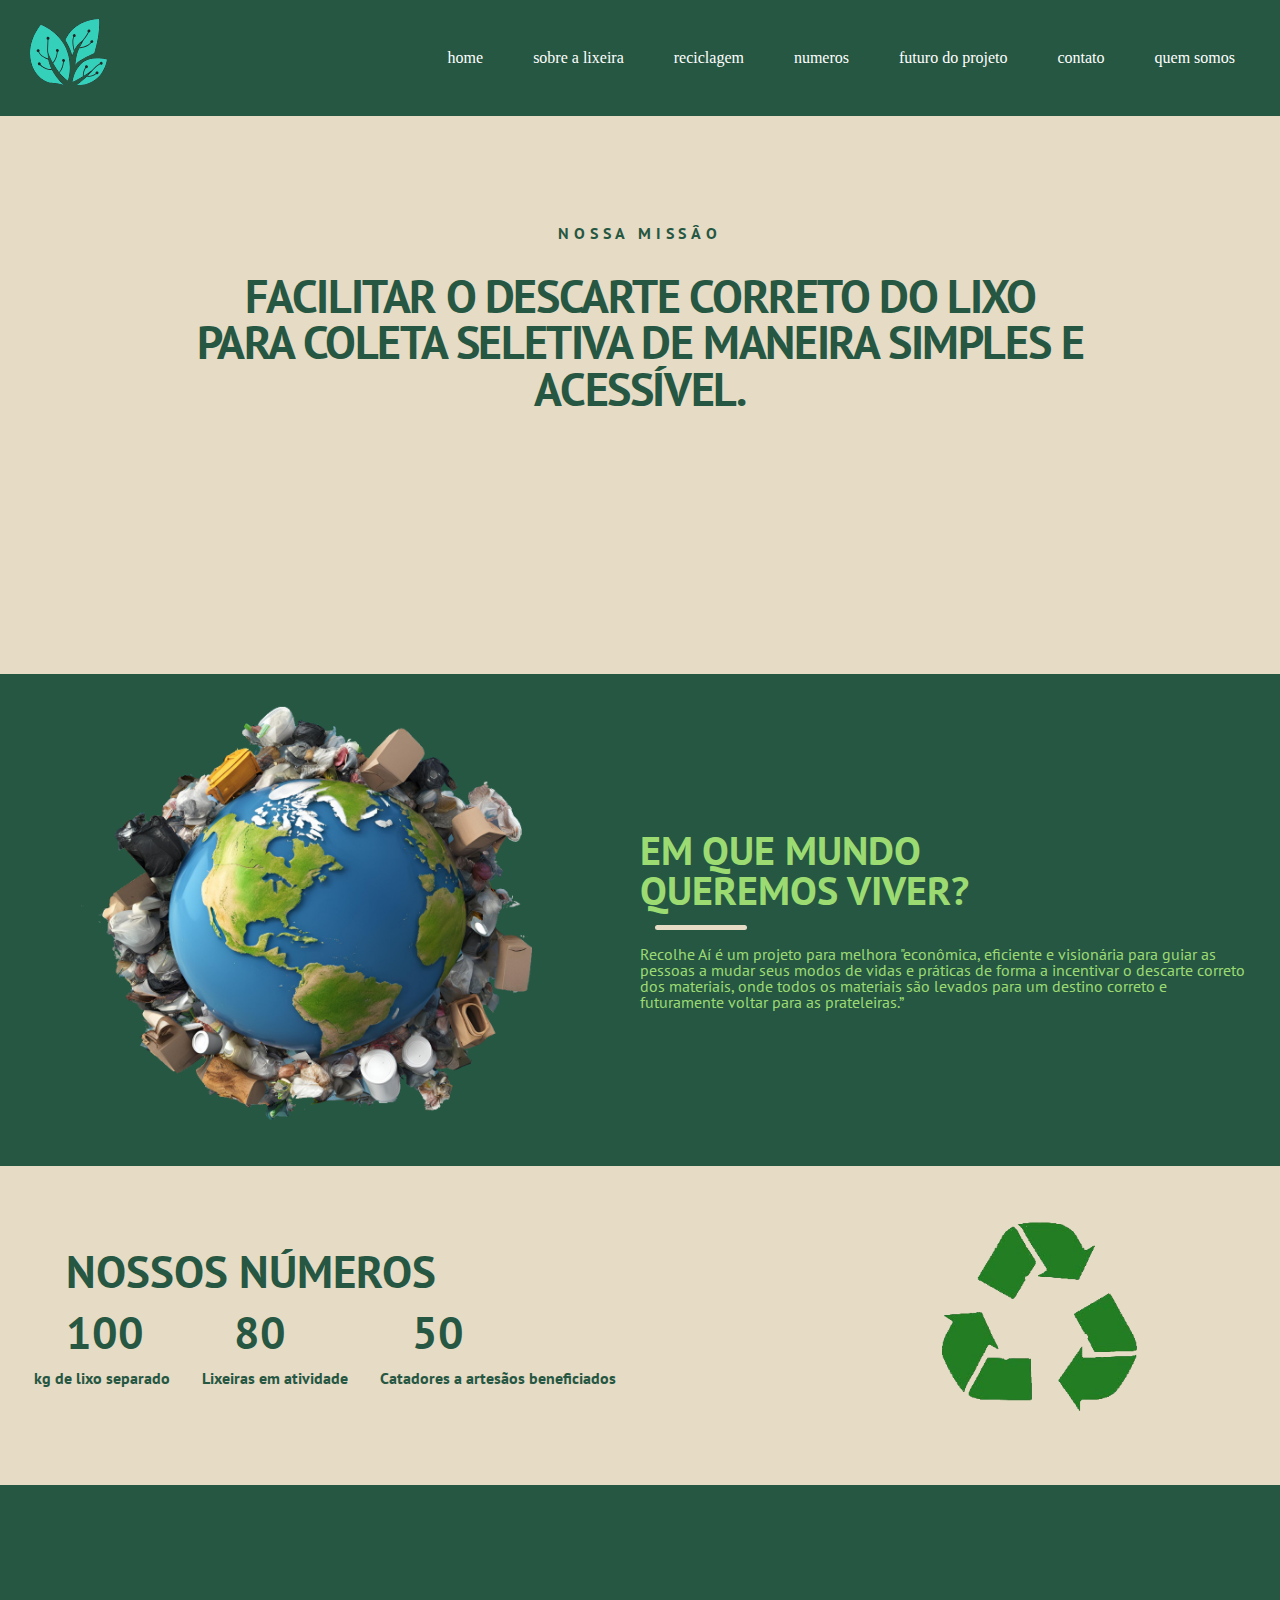
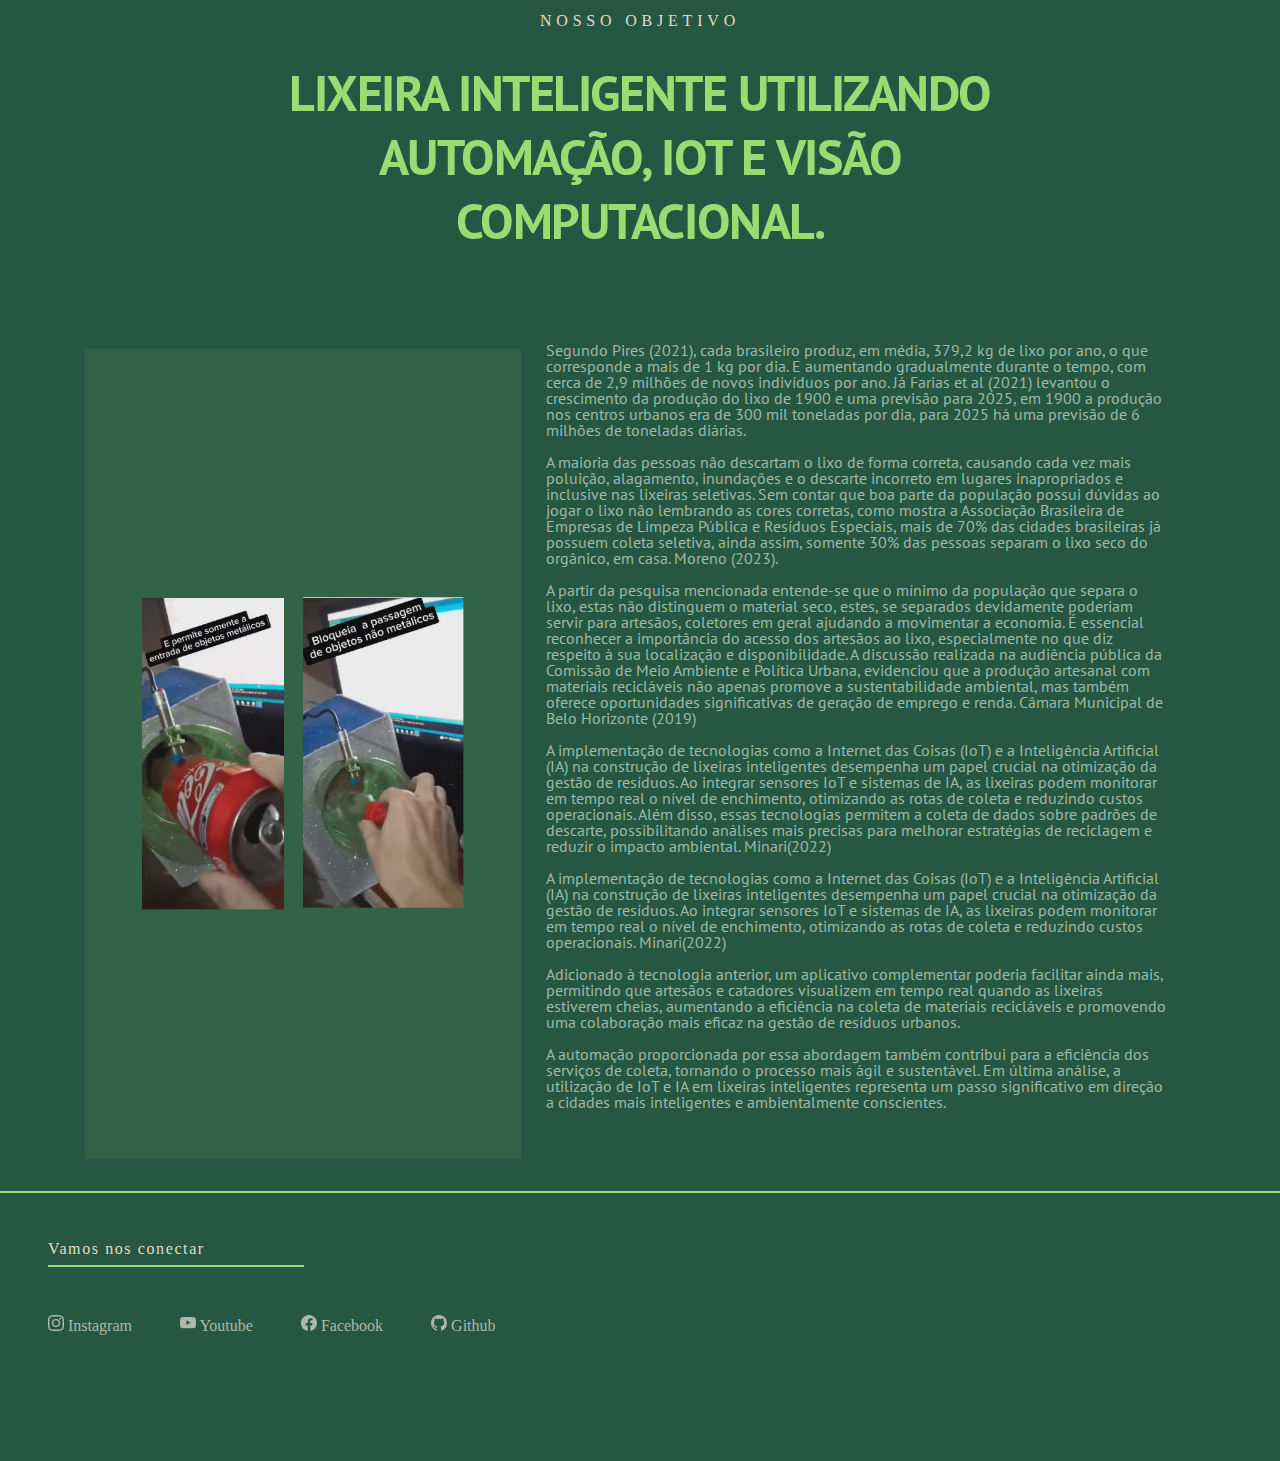
==== commit ef9d3927: "ancora" ====
--- a/index.html
+++ b/index.html
@@ -14,10 +14,10 @@
     <link rel="shortcut icon" href="img/ico-recolhe-ai.ico" type="image/x-icon">
     <title>Recolhe aí</title>
 </head>
-<body> 
+<body>    
  
   <header class="cabecalho">
-        <div class="logo">
+        <div class="logo"> 
             <img class="logotopo" src="img/logo.png" alt="">
         </div>
         <nav id="menu">
@@ -26,9 +26,9 @@
             <ul>
                 <li><a href="index.html" onclick="document.getElementById('menu-toggle').click()">home</a></li>
                 <li><a href="lixeira.html" onclick="document.getElementById('menu-toggle').click()">sobre a lixeira</a></li>
-                <li><a href="#" onclick="document.getElementById('menu-toggle').click()">reciclagem</a></li>
-                <li><a href="#" onclick="document.getElementById('menu-toggle').click()">quem somos</a></li>
-                <li><a href="#" onclick="document.getElementById('menu-toggle').click()">futuro do projeto</a></li>
+                <li><a href="#descrição" onclick="document.getElementById('menu-toggle').click()">reciclagem</a></li>
+                <li><a href="#numeros" onclick="document.getElementById('menu-toggle').click()">numeros</a></li>
+                <li><a href="#porQue" onclick="document.getElementById('menu-toggle').click()">futuro do projeto</a></li>
                 <li><a href="#" onclick="document.getElementById('menu-toggle').click()">contato</a></li>
                 <li><a href="#" onclick="document.getElementById('menu-toggle').click()">quem somos</a></li>                
             </ul>
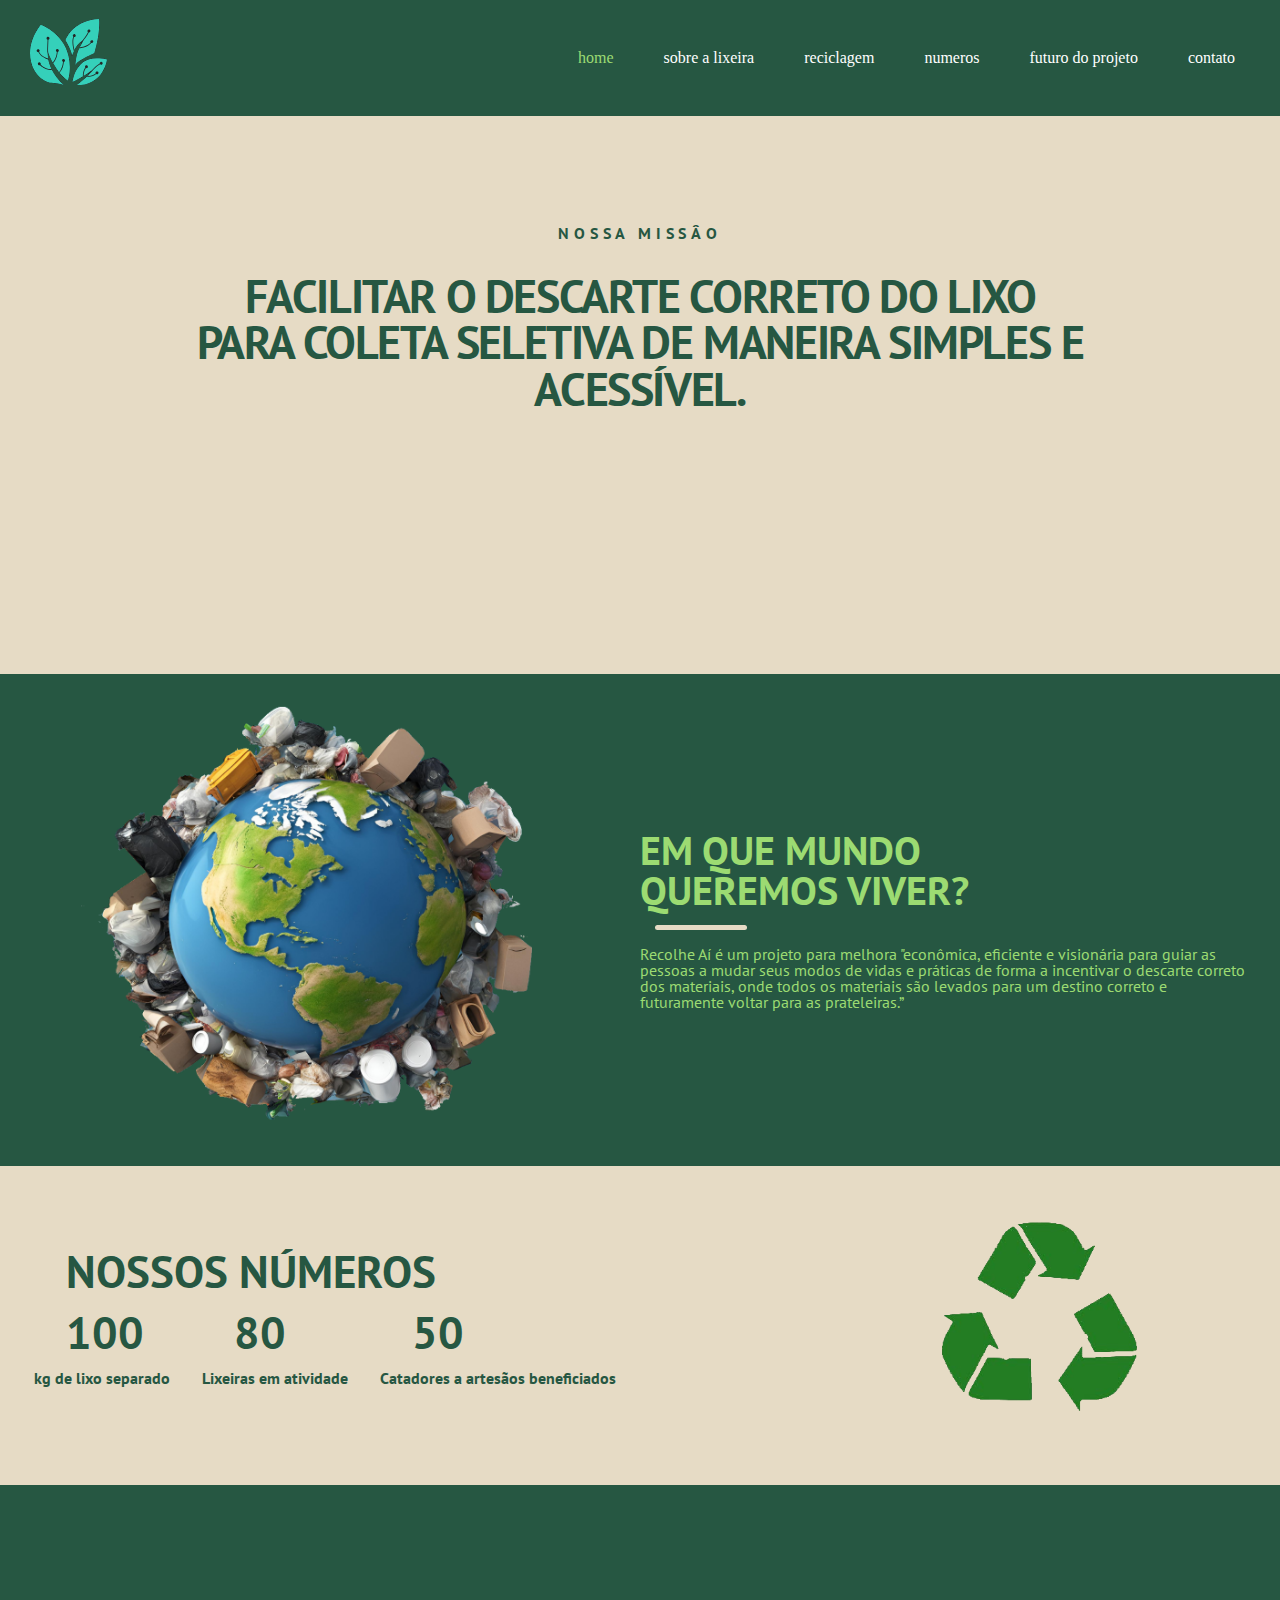
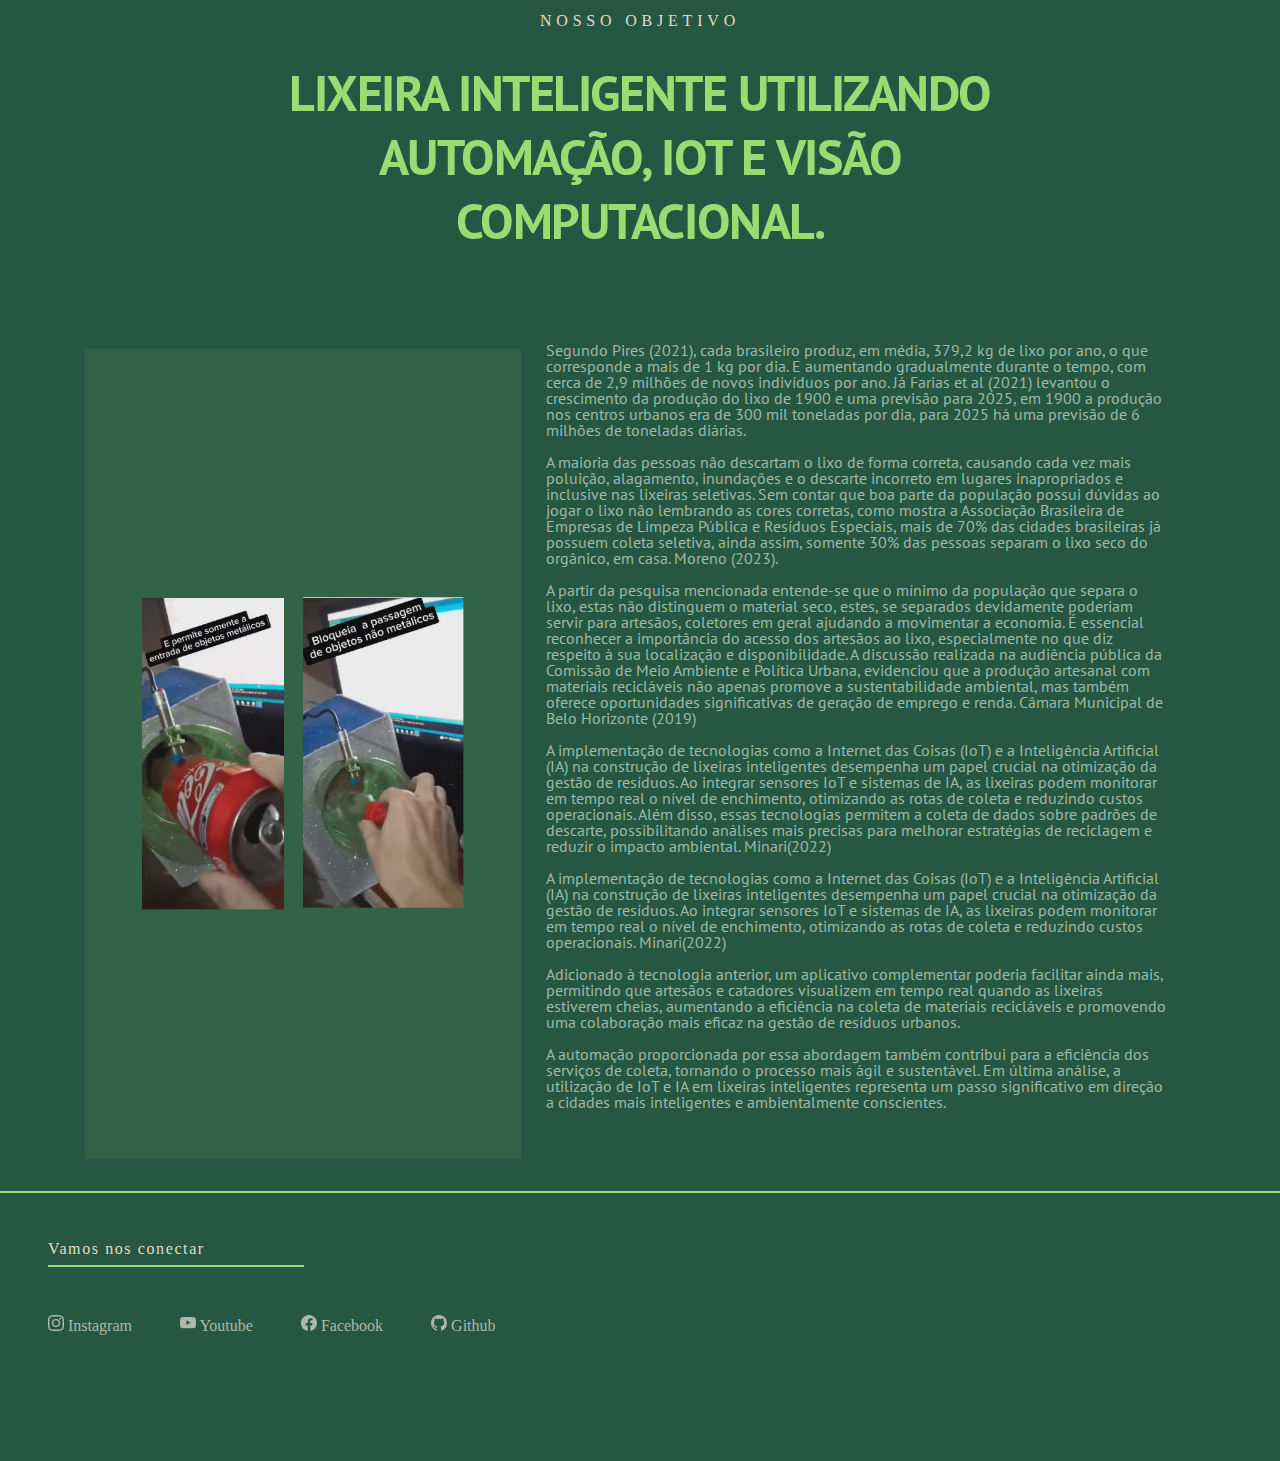
==== commit f407246e: "formsres" ====
--- a/index.html
+++ b/index.html
@@ -3,7 +3,7 @@
 <head> 
     <meta charset="UTF-8">
     <meta name="viewport" content="width=device-width, initial-scale=1.0">
-    <link rel="preconnect" href="https://fonts.googleapis.com">
+    <link rel="preconnect" href="https://fonts.googleapis.com"> 
     <link rel="preconnect" href="https://fonts.gstatic.com" crossorigin>
     <link rel="preconnect" href="https://fonts.googleapis.com">
     <link rel="preconnect" href="https://fonts.gstatic.com" crossorigin>
@@ -14,23 +14,23 @@
     <link rel="shortcut icon" href="img/ico-recolhe-ai.ico" type="image/x-icon">
     <title>Recolhe aí</title>
 </head>
-<body>    
+<body>     
  
   <header class="cabecalho">
         <div class="logo"> 
+            <a href="index.html">
             <img class="logotopo" src="img/logo.png" alt="">
-        </div>
+        </div></a>
         <nav id="menu">
             <input type="checkbox" id="menu-toggle">
             <label for="menu-toggle" class="menu-icon">&#9776;</label>
             <ul>
-                <li><a href="index.html" onclick="document.getElementById('menu-toggle').click()">home</a></li>
+                <li><a href="index.html" onclick="document.getElementById('menu-toggle').click()" style="color: #9cdb72;">home</a></li>
                 <li><a href="lixeira.html" onclick="document.getElementById('menu-toggle').click()">sobre a lixeira</a></li>
                 <li><a href="#descrição" onclick="document.getElementById('menu-toggle').click()">reciclagem</a></li>
                 <li><a href="#numeros" onclick="document.getElementById('menu-toggle').click()">numeros</a></li>
                 <li><a href="#porQue" onclick="document.getElementById('menu-toggle').click()">futuro do projeto</a></li>
-                <li><a href="#" onclick="document.getElementById('menu-toggle').click()">contato</a></li>
-                <li><a href="#" onclick="document.getElementById('menu-toggle').click()">quem somos</a></li>                
+                <li><a href="contato.html" onclick="document.getElementById('menu-toggle').click()">contato</a></li>
             </ul>
 
         </nav>
--- a/css/estilo.css
+++ b/css/estilo.css
@@ -1,3 +1,7 @@
+html{
+    scroll-behavior: smooth;
+}
+
 body{
     background-color: #e6dbc5;
      margin: 0;
@@ -149,6 +153,7 @@
     display: flex;
     align-items: center;
     padding: 2rem 1rem;
+    scroll-margin-top: 80px;
 }
 
 #descrição{
@@ -363,6 +368,89 @@
     margin-right: 1%;
 } 
 
+input[type=text], select {
+    width: 100%;
+    padding: 12px 20px;
+    margin: 8px 0;
+    display: inline-block;
+    border: 1px solid #ccc;
+    border-radius: 4px;
+    box-sizing: border-box;
+  }
+  
+
+input[type=tel], select {
+    width: 100%;
+    padding: 12px 20px;
+    margin: 8px 0;
+    display: inline-block;
+    border: 1px solid #ccc;
+    border-radius: 4px;
+    box-sizing: border-box;
+  }
+
+  input[type=email], select {
+    width: 100%;
+    padding: 12px 20px;
+    margin: 8px 0;
+    display: inline-block;
+    border: 1px solid #ccc;
+    border-radius: 4px;
+    box-sizing: border-box;
+  }
+
+  input[type=number], select {
+    width: 100%;
+    padding: 12px 20px;
+    margin: 8px 0;
+    display: inline-block;
+    border: 1px solid #ccc;
+    border-radius: 4px;
+    box-sizing: border-box;
+  }
+
+  input[type=date], select {
+    width: 100%;
+    padding: 12px 20px;
+    margin: 8px 0;
+    display: inline-block;
+    border: 1px solid #ccc;
+    border-radius: 4px;
+    box-sizing: border-box;
+  }
+
+  textarea[type=text], select {
+    width: 100%;
+    padding: 12px 20px;
+    margin: 8px 0;
+    display: inline-block;
+    border: 1px solid #ccc;
+    border-radius: 4px;
+    box-sizing: border-box;
+  }
+
+  form {
+    border-radius: 5px;
+    background-color: #5f9980;
+    padding: 70px;
+  }
+  
+  input[type=submit] {
+    width: 100%;
+    background-color: #4CAF50;
+    color: white;
+    padding: 14px 20px;
+    margin: 8px 0;
+    border: none;
+    border-radius: 4px;
+    cursor: pointer;
+  }
+  
+  input[type=submit]:hover {
+    background-color: #45a049;
+  }
+  
+
 @media screen and (max-width: 800px ){
     
     .fundo {
@@ -519,9 +607,12 @@
     }
     
     #numeros {
-        padding: 2rem 5rem;
-    }
-
+        padding: 2rem 2rem;
+    }
+    
+    .fundo > h4 {
+        margin-top: 3vh
+    }
 }
 
 @media screen and (max-width: 300px){
